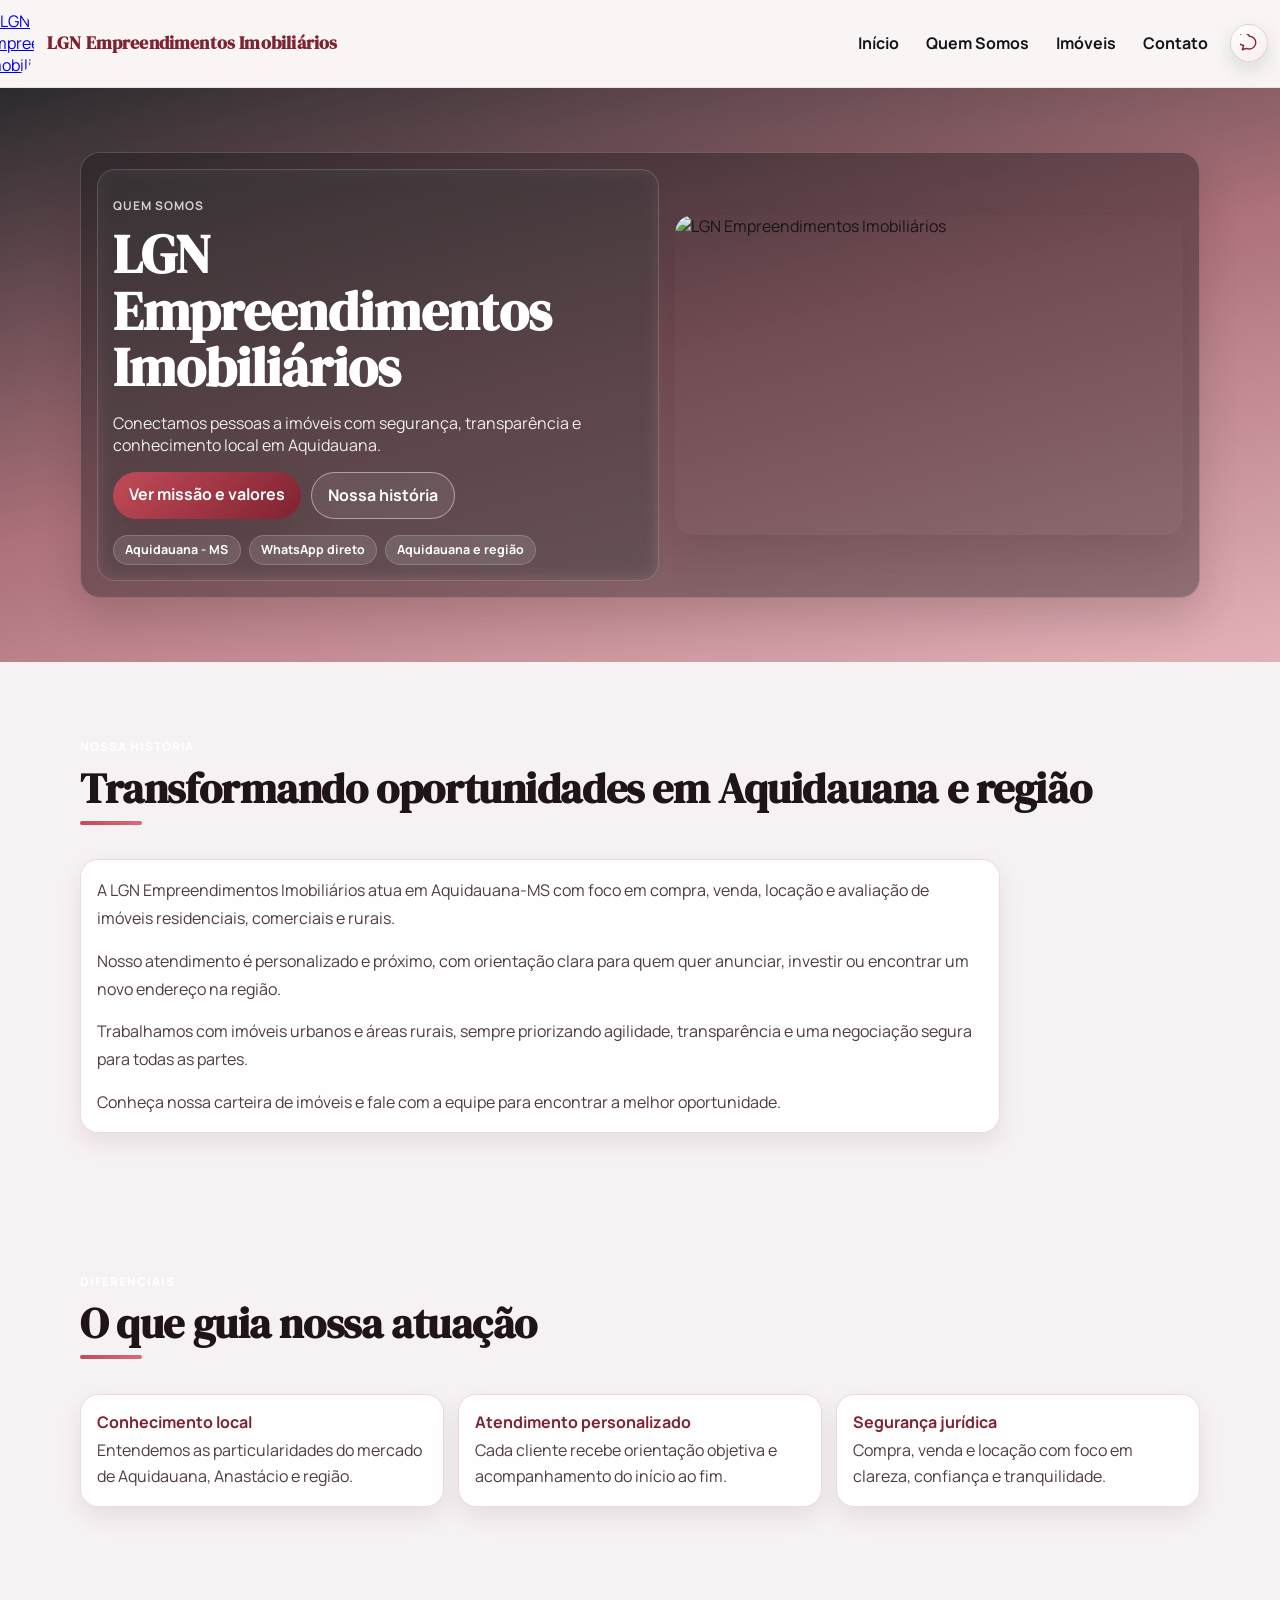
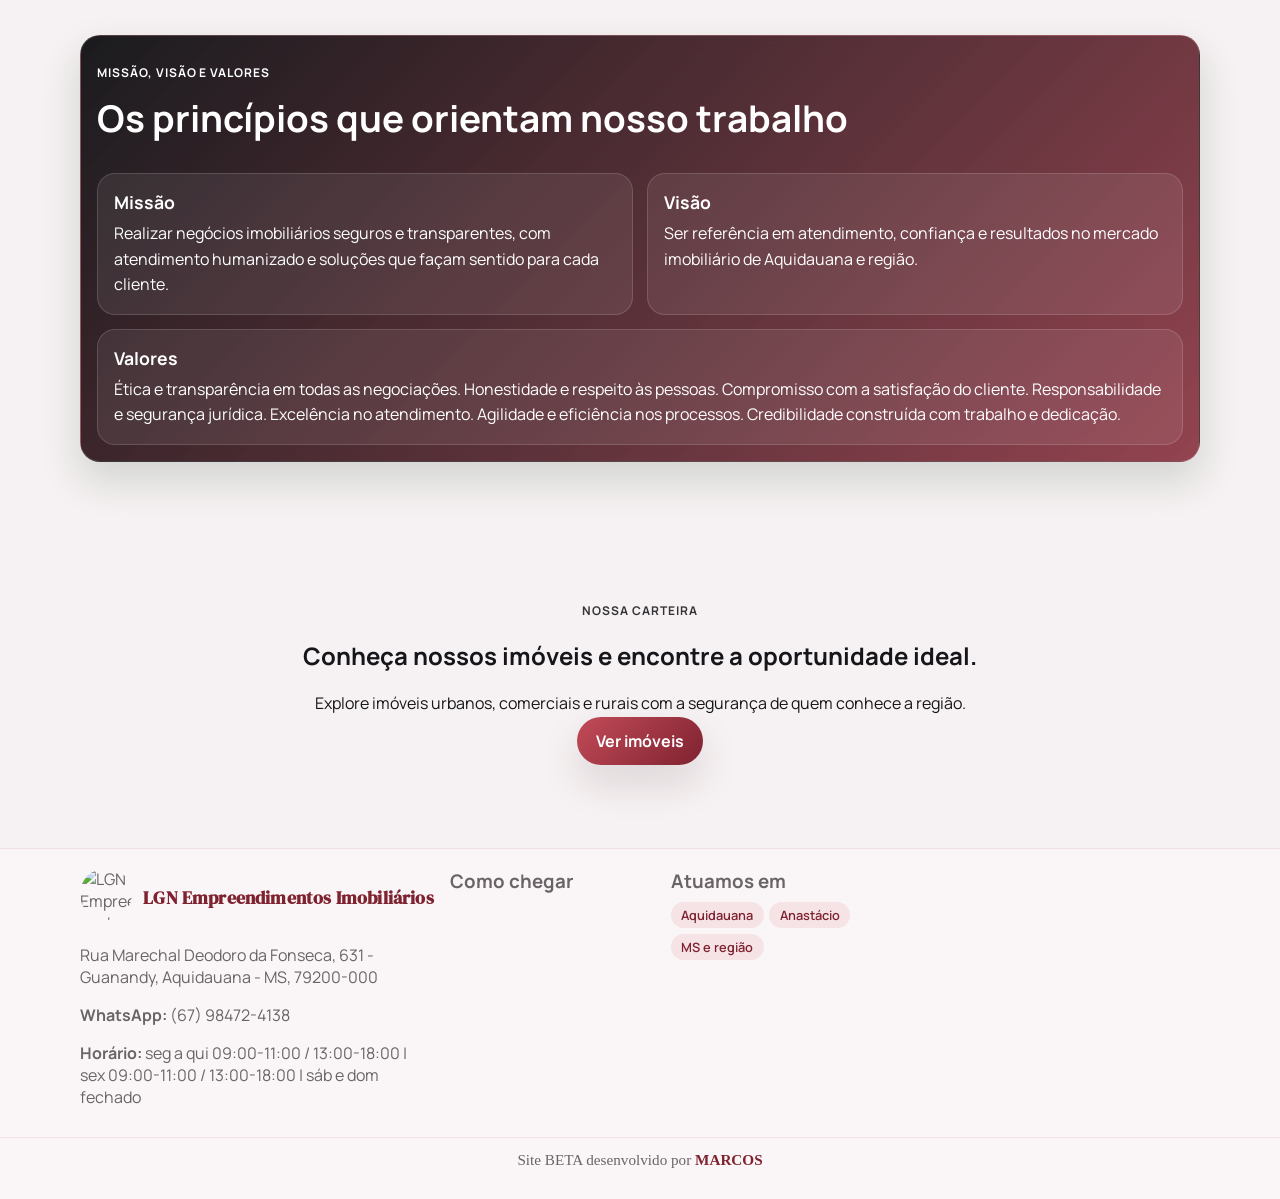
==== about.html @ ac06f8e3 "Add files via upload" ====
<!DOCTYPE html>
<html lang="pt-BR">
<head>
  <meta charset="UTF-8" />
  <meta name="viewport" content="width=device-width, initial-scale=1.0" />
  <title>Quem Somos | LGN Empreendimentos Imobiliários</title>
  <meta name="description" content="Conheça a LGN Empreendimentos Imobiliários, em Aquidauana - MS, com foco em venda, locação e avaliação de imóveis." />
  <link rel="preconnect" href="https://fonts.googleapis.com" />
  <link rel="preconnect" href="https://fonts.gstatic.com" crossorigin />
  <link href="https://fonts.googleapis.com/css2?family=DM+Serif+Display&family=Manrope:wght@400;500;600;700;800&display=swap" rel="stylesheet" />
  <link rel="stylesheet" href="styles.css" />
  <link rel="canonical" href="about.html" />
  <meta property="og:title" content="Quem Somos | LGN Empreendimentos Imobiliários" />
  <meta property="og:description" content="Conheça a LGN Empreendimentos Imobiliários, em Aquidauana - MS." />
  <meta property="og:type" content="website" />
  <meta property="og:url" content="about.html" />
  <meta name="twitter:card" content="summary_large_image" />
</head>
<body>
  <div id="site-header"></div>

  <main>
    <section class="section about-hero reveal reveal-fade dark-section about-hero-bg" id="sobre">
      <div class="container about-hero-wrap">
        <div class="about-hero-copy">
          <p class="eyebrow">Quem Somos</p>
          <h1>LGN Empreendimentos Imobiliários</h1>
          <p>
            Conectamos pessoas a imóveis com segurança, transparência e conhecimento local em Aquidauana.
          </p>
          <div class="about-hero-actions">
            <a class="btn btn-primary" href="#missao-visao-valores">Ver missão e valores</a>
            <a class="btn btn-ghost" href="#nossa-historia">Nossa história</a>
          </div>
          <div class="about-hero-pills">
            <span>Aquidauana - MS</span>
            <span>WhatsApp direto</span>
            <span>Aquidauana e região</span>
          </div>
        </div>
        <div class="about-hero-card">
          <img class="institutional-img" src="https://lh3.googleusercontent.com/gps-cs-s/AHRPTWkrC1L_rtv1sZEhVbT41xYnBIV2St6dffuMfY0mm47e6-LF36y900bGRQmuKaFwAV652DSpmV0YTU7Krqm2HdwhOfaKgJXGZdvGfH6e7ny9ldGSsk__QXy6j0tIJENsxanL9JdtzPellrmc=s680-w680-h510-rw" alt="LGN Empreendimentos Imobiliários" loading="lazy" />
        </div>
      </div>
    </section>

    <section class="section reveal reveal-fade" id="nossa-historia">
      <div class="container">
        <div class="section-title-wrap">
          <p class="eyebrow">Nossa história</p>
          <h2>Transformando oportunidades em Aquidauana e região</h2>
        </div>
        <div class="about-story">
          <p>A LGN Empreendimentos Imobiliários atua em Aquidauana-MS com foco em compra, venda, locação e avaliação de imóveis residenciais, comerciais e rurais.</p>
          <p>Nosso atendimento é personalizado e próximo, com orientação clara para quem quer anunciar, investir ou encontrar um novo endereço na região.</p>
          <p>Trabalhamos com imóveis urbanos e áreas rurais, sempre priorizando agilidade, transparência e uma negociação segura para todas as partes.</p>
          <p>Conheça nossa carteira de imóveis e fale com a equipe para encontrar a melhor oportunidade.</p>
        </div>
      </div>
    </section>

    <section class="section reveal reveal-fade" id="trajetoria">
      <div class="container">
        <div class="section-title-wrap">
          <p class="eyebrow">Diferenciais</p>
          <h2>O que guia nossa atuação</h2>
        </div>
        <div class="about-diff-grid">
          <article class="about-diff-card">
            <strong>Conhecimento local</strong>
            <p>Entendemos as particularidades do mercado de Aquidauana, Anastácio e região.</p>
          </article>
          <article class="about-diff-card">
            <strong>Atendimento personalizado</strong>
            <p>Cada cliente recebe orientação objetiva e acompanhamento do início ao fim.</p>
          </article>
          <article class="about-diff-card">
            <strong>Segurança jurídica</strong>
            <p>Compra, venda e locação com foco em clareza, confiança e tranquilidade.</p>
          </article>
        </div>
      </div>
    </section>

    <section class="section reveal reveal-fade dark-section" id="missao-visao-valores">
      <div class="container">
        <div class="section-title-wrap">
            <p class="eyebrow">Missão, Visão e Valores</p>
          <h2>Os princípios que orientam nosso trabalho</h2>
        </div>
        <div class="mvv-grid">
          <article class="mvv-card">
            <h3>Missão</h3>
            <p>Realizar negócios imobiliários seguros e transparentes, com atendimento humanizado e soluções que façam sentido para cada cliente.</p>
          </article>
          <article class="mvv-card">
            <h3>Visão</h3>
            <p>Ser referência em atendimento, confiança e resultados no mercado imobiliário de Aquidauana e região.</p>
          </article>
          <article class="mvv-card mvv-card-wide">
            <h3>Valores</h3>
            <p>Ética e transparência em todas as negociações. Honestidade e respeito às pessoas. Compromisso com a satisfação do cliente. Responsabilidade e segurança jurídica. Excelência no atendimento. Agilidade e eficiência nos processos. Credibilidade construída com trabalho e dedicação.</p>
          </article>
        </div>
      </div>
    </section>

    <section class="section reveal reveal-fade" id="cta-sobre">
      <div class="container cta-box about-cta-box">
        <div class="cta-content">
          <p class="eyebrow">Nossa carteira</p>
          <h2>Conheça nossos imóveis e encontre a oportunidade ideal.</h2>
          <p>Explore imóveis urbanos, comerciais e rurais com a segurança de quem conhece a região.</p>
          <a class="btn btn-primary" href="index.html#imoveis">Ver imóveis</a>
        </div>
      </div>
    </section>
  </main>

  <div id="site-footer"></div>
  <script src="components.js" defer></script>
  <script>
    window.addEventListener("DOMContentLoaded", () => {
      document.querySelectorAll(".reveal").forEach((el) => el.classList.add("show"));
    });
  </script>
</body>
</html>
---- styles.css ----
:root {
  --surface: #ffffff;
  --text: #16161a;
  --muted: #6a6468;
  --primary: #c24b58;
  --primary-deep: #7f2230;
  --primary-light: #f7eaec;
  --line: #ecd7da;
  --radius: 18px;
  --shadow: 0 18px 40px rgba(42, 18, 22, 0.12);
  --shadow-hover: 0 24px 56px rgba(42, 18, 22, 0.2);
  --gold: #d96b78;
}
* { box-sizing: border-box; }
html { overflow-x: hidden; }
body {
  margin: 0;
  font-family: "Manrope", sans-serif;
  color: var(--text);
  background: #f6f1f2;
}
.container { width: min(1120px, 92%); margin: 0 auto; }

.topbar {
  position: sticky; top: 0; z-index: 30;
  backdrop-filter: blur(16px);
  background: rgba(252, 246, 247, 0.68);
  border-bottom: 1px solid rgba(236, 215, 218, 0.72);
}
.topbar .container {
  width: min(1120px, 92%);
  margin: 0 auto;
  padding-left: .25rem;
  padding-right: 0;
}
.topbar-wrap { display: flex; align-items: center; gap: 0.8rem; padding: 0.65rem 0; }
.brand { max-width: 148px; height: auto; }
.brand-link .brand { max-width: 50px; border-radius: 999px; object-fit: cover; aspect-ratio: 1; }
.brand-wordmark {
  font-family: "DM Serif Display", serif;
  font-size: 1.1rem;
  font-weight: 700;
  color: var(--primary-deep);
  letter-spacing: .01em;
  white-space: nowrap;
}
.footer-brand-row { display: flex; align-items: center; gap: .7rem; }
.desktop-only { display: none; }
.menu-toggle { display: none; border: 0; border-radius: 10px; background: rgba(255,255,255,.7); font-size: 1.25rem; padding: .35rem .6rem; }
.main-nav { display: flex; gap: 0.6rem; margin-left: auto; }
.main-nav a { text-decoration: none; color: var(--text); font-weight: 700; padding: .4rem .55rem; border-radius: 10px; transition: background .3s, color .3s; }
.main-nav a:hover { background: rgba(255,255,255,.6); color: var(--primary-deep); }
.social-mini { display: flex; gap: .5rem; margin-left: .4rem; }
.icon-btn {
  width: 38px; height: 38px; display: inline-flex; align-items: center; justify-content: center;
  border-radius: 999px; text-decoration: none; font-size: .74rem; font-weight: 800;
  border: 1px solid rgba(42,18,22,.14);
  background: linear-gradient(145deg, rgba(255,255,255,.92), rgba(247,234,236,.9));
  color: var(--primary-deep); box-shadow: 0 8px 20px rgba(15,70,44,.15);
  transition: transform .3s ease, box-shadow .3s ease;
}
.icon-btn:hover { transform: translateY(-3px) scale(1.04); box-shadow: 0 12px 28px rgba(15,70,44,.22); }
.icon-btn svg { width: 18px; height: 18px; fill: none; stroke: currentColor; stroke-width: 1.8; stroke-linecap: round; stroke-linejoin: round; }

.hero { position: relative; min-height: 82svh; display: grid; align-items: center; overflow: hidden; background: transparent; }
.hero-media {
  position: absolute; inset: 0; z-index: 0;
  background:
    url("https://i.postimg.cc/sXMSBmS1/Chat-GPT-Image-14-de-jul-de-2026-16-27-10.png") center/cover no-repeat;
  transform: scale(1.03);
}
.hero-picture {
  position: absolute; inset: 0; z-index: 0;
  display: block;
}
.hero-picture img {
  width: 100%; height: 100%; display: block; object-fit: cover; transform: scale(1.03);
}
.hero.parallax { background-position: center center; }
.hero-overlay { position: absolute; inset: 0; z-index: 1; background: linear-gradient(135deg, rgba(14,15,18,.45) 0%, rgba(14,15,18,.18) 60%, rgba(14,15,18,.08) 100%); }
.hero-content { position: relative; z-index: 2; color: #fff; padding: 2.4rem 0 2rem; }
.hero-content .container {
  width: 100%;
  max-width: none;
  margin-left: 0;
  margin-right: 0;
  padding-left: .25rem;
  padding-right: 1rem;
}
.hero-grid { display: grid; gap: 1rem; align-items: start; }
.hero-copy { max-width: 640px; }
.hero-copy > .hero-search-card { margin-top: 1.15rem; margin-left: 0; }
.hero-copy h1 { font-family: "DM Serif Display", serif; font-size: clamp(2rem, 7vw, 4rem); line-height: 1.03; margin: .3rem 0 .8rem; max-width: 18ch; opacity: 0; animation: fadeUp .8s .3s forwards; }
.hero-gradient-text {
  background: linear-gradient(90deg, #7f2230 0%, #c24b58 48%, #e08a93 100%);
  -webkit-background-clip: text;
  background-clip: text;
  color: transparent;
}
.hero-copy p { max-width: 52ch; opacity: 0; animation: fadeUp .8s .5s forwards; }
@keyframes fadeUp { to { opacity: 1; transform: translateY(0); } }
.word-highlight { color: var(--gold); font-weight: 700; transition: opacity .25s ease; display: inline-block; min-width: 3ch; }
.eyebrow { text-transform: uppercase; letter-spacing: .08em; font-size: .75rem; font-weight: 700; opacity: .86; }
.hero-actions { display: flex; flex-wrap: wrap; gap: .7rem; margin-top: 1.2rem; }
.hero-actions .btn { padding: .55rem .9rem; font-size: .82rem; line-height: 1.1; white-space: nowrap; }
.hero-support {
  margin: .8rem 0 0;
  color: rgba(255,255,255,.9);
  font-size: .92rem;
  font-weight: 600;
  opacity: 1;
}

.hero-search-card {
  background: rgba(255,255,255,.56);
  color: var(--text);
  border: 1px solid rgba(236,215,218,.72);
  border-radius: 10px;
  box-shadow: 0 18px 40px rgba(42,18,22,.12);
  overflow: hidden;
}
.hero-search-card { padding-top: 0; }
.hero-search-grid { display: grid; grid-template-columns: repeat(2, minmax(0, 1fr)); }
.hero-field {
  position: relative;
  display: grid;
  gap: .35rem;
  padding: .85rem 1rem .9rem 3rem;
  border-right: 1px solid rgba(236,215,218,.5);
  border-bottom: 1px solid rgba(236,215,218,.5);
  font-size: .7rem;
  font-weight: 800;
  text-transform: uppercase;
  color: var(--primary-deep);
  background: rgba(255,255,255,.12);
}
.hero-field:nth-child(2n) { border-right: 0; }
.hero-field-full { grid-column: 1 / -1; }
.field-icon {
  position: absolute;
  left: 1rem;
  top: 1.2rem;
  width: 1.25rem;
  height: 1.25rem;
  display: inline-flex;
  align-items: center;
  justify-content: center;
  color: var(--primary);
  opacity: .95;
}
.field-icon svg {
  width: 1.05rem;
  height: 1.05rem;
  fill: none;
  stroke: currentColor;
  stroke-width: 1.8;
  stroke-linecap: round;
  stroke-linejoin: round;
}
.hero-field input,
.hero-field select {
  width: 100%;
  border: 0;
  border-radius: 0;
  padding: 0;
  background: transparent;
  box-shadow: none;
  font-size: .96rem;
  font-weight: 600;
  color: var(--text);
  min-height: 1.6em;
}
.hero-field input::placeholder {
  color: #8b8b94;
  opacity: 1;
}
.hero-field select {
  appearance: none;
  background-image: linear-gradient(45deg, transparent 50%, #a9a9b1 50%), linear-gradient(135deg, #a9a9b1 50%, transparent 50%);
  background-position: calc(100% - 14px) calc(50% - 2px), calc(100% - 9px) calc(50% - 2px);
  background-size: 5px 5px, 5px 5px;
  background-repeat: no-repeat;
  padding-right: 1.5rem;
}
.hero-field input:focus,
.hero-field select:focus {
  outline: none;
  box-shadow: none;
  transform: none;
}
.hero-field select { appearance: none; }
.hero-field option { color: var(--text); }
.hero-field select.is-placeholder {
  color: #8b8b94;
}
.hero-field select.is-placeholder option {
  color: var(--text);
}
.hero-field select.is-placeholder option:first-child {
  color: #8b8b94;
}
.hero-search-actions {
  display: flex;
  justify-content: flex-end;
  gap: .6rem;
  padding: 1rem;
  background: rgba(250,247,248,.42);
}
.hero-search-submit {
  position: absolute;
  top: .45rem;
  right: .65rem;
  width: 40px;
  height: 40px;
  min-height: 40px;
  margin: 0;
  z-index: 2;
}
.hero-search-btn-icon {
  min-width: 0;
  width: 56px;
  height: 56px;
  padding: 0;
  display: inline-flex;
  align-items: center;
  justify-content: center;
}
.hero-search-btn-icon svg {
  width: 22px;
  height: 22px;
  fill: none;
  stroke: currentColor;
  stroke-width: 2.2;
  stroke-linecap: round;
  stroke-linejoin: round;
}
.hero-search-actions .btn { min-width: 160px; }
.hero-search-preview {
  padding: .35rem 1rem .15rem;
  font-size: .82rem;
  font-weight: 700;
  color: var(--primary-deep);
}
.hero-showcase {
  display: grid;
  gap: .75rem;
  justify-self: end;
  width: min(100%, 648px);
  margin-top: 0;
}
.hero-showcase-card,
.hero-showcase-thumb {
  position: relative;
  overflow: hidden;
  border-radius: 20px;
  background: rgba(255,255,255,.95);
  border: 1px solid rgba(236,215,218,.75);
  box-shadow: 0 18px 40px rgba(42,18,22,.16);
}
.hero-showcase-card {
  min-height: 520px;
}
.hero-showcase-card .showcase-image {
  position: absolute;
  inset: 0;
  width: 100%;
  height: 100%;
  object-fit: cover;
}
.hero-showcase-badge,
.hero-showcase-action {
  position: absolute;
  z-index: 2;
}
.hero-showcase-badge {
  top: 16px;
  left: 16px;
  background: rgba(255,255,255,.95);
  color: var(--primary-deep);
  border-radius: 999px;
  padding: .42rem .75rem;
  font-size: .75rem;
  font-weight: 800;
  box-shadow: 0 8px 18px rgba(42,18,22,.12);
}
.hero-showcase-action {
  top: 16px;
  right: 16px;
  display: flex;
  gap: .45rem;
}
.hero-showcase-icon {
  width: 40px;
  height: 40px;
  border-radius: 999px;
  background: rgba(255,255,255,.96);
  display: inline-flex;
  align-items: center;
  justify-content: center;
  box-shadow: 0 8px 18px rgba(42,18,22,.12);
  color: var(--primary-deep);
}
.hero-showcase-map-link {
  text-decoration: none;
}
.hero-showcase-map-link:hover {
  transform: translateY(-1px);
}
.hero-showcase-icon svg,
.hero-showcase-city-icon svg {
  fill: none;
  stroke: currentColor;
  stroke-width: 1.8;
  stroke-linecap: round;
  stroke-linejoin: round;
}
.hero-showcase-icon svg { width: 18px; height: 18px; }
.hero-showcase-panel {
  position: absolute;
  left: 0;
  right: 0;
  bottom: 0;
  z-index: 2;
  background: rgba(255,255,255,.96);
  padding: 1rem 1rem .95rem;
  border-top: 1px solid rgba(236,215,218,.75);
}
.hero-showcase-city {
  display: inline-flex;
  align-items: center;
  gap: .35rem;
  color: var(--muted);
  font-size: .82rem;
  font-weight: 700;
  margin-bottom: .25rem;
}
.hero-showcase-city > span:last-child {
  background: linear-gradient(90deg, #7f2230 0%, #c24b58 48%, #e08a93 100%);
  -webkit-background-clip: text;
  background-clip: text;
  color: transparent;
}
.hero-showcase-city-icon { width: 14px; height: 14px; display: inline-flex; }
.hero-showcase-city-icon svg { width: 14px; height: 14px; }
.hero-showcase-title {
  margin: 0;
  font-size: clamp(1.1rem, 2vw, 1.45rem);
  line-height: 1.2;
  font-weight: 800;
  color: var(--text);
}
.hero-showcase-meta {
  margin-top: .55rem;
  padding-top: .55rem;
  border-top: 1px solid rgba(236,215,218,.8);
  display: flex;
  justify-content: space-between;
  gap: .75rem;
  align-items: end;
  color: var(--muted);
  font-size: .9rem;
}
.hero-showcase-price {
  font-size: 1.05rem;
  font-weight: 800;
  color: #2990f0;
  white-space: nowrap;
}
.hero-showcase-strip {
  display: grid;
  grid-template-columns: repeat(3, minmax(0, 1fr));
  gap: .75rem;
}
.hero-showcase-thumb {
  min-height: 120px;
  cursor: pointer;
  padding: 0;
  text-align: left;
}
.hero-showcase-thumb img {
  width: 100%;
  height: 100%;
  object-fit: cover;
  display: block;
}
.hero-showcase-thumb.active {
  outline: 2px solid rgba(194,75,88,.45);
  transform: translateY(-2px);
}
.hero-showcase-thumb-label {
  position: absolute;
  left: 10px;
  bottom: 10px;
  background: rgba(14,15,18,.76);
  color: #fff;
  border-radius: 999px;
  padding: .25rem .55rem;
  font-size: .68rem;
  font-weight: 800;
}
.hero-more-filters {
  position: relative;
  border-top: 1px solid rgba(236,215,218,.55);
  background: rgba(255,255,255,.2);
}
.hero-more-filters summary {
  list-style: none;
  cursor: pointer;
  padding: .85rem 1rem;
  padding-right: 4rem;
  display: flex;
  align-items: center;
  justify-content: flex-start;
  gap: .35rem;
  font-size: .78rem;
  font-weight: 800;
  text-transform: uppercase;
  color: var(--primary-deep);
}
.hero-more-filters summary::-webkit-details-marker { display: none; }
.hero-more-filters-label {
  flex: 0 0 auto;
}
.hero-more-filters-caret {
  color: #a9a9b1;
  font-size: 1rem;
  line-height: 1;
  margin-left: 5.35rem;
  transform: translateY(-1px);
}
.hero-more-filters[open] .hero-more-filters-caret { transform: translateY(1px) rotate(180deg); }
.hero-more-grid {
  display: grid;
  gap: 0;
  grid-template-columns: repeat(2, minmax(0, 1fr));
}
.active-filter-chips {
  display: flex;
  flex-wrap: wrap;
  gap: .5rem;
  padding: 0 1rem 1rem;
}
.filter-chip {
  display: inline-flex;
  align-items: center;
  gap: .4rem;
  border: 1px solid rgba(194,75,88,.2);
  background: rgba(194,75,88,.08);
  color: var(--primary-deep);
  border-radius: 999px;
  padding: .42rem .7rem;
  font-size: .74rem;
  font-weight: 700;
  cursor: pointer;
}
.filter-chip span { font-size: .9rem; line-height: 1; }
.filter-chip.clear-all {
  background: rgba(127,34,48,.12);
  border-color: rgba(127,34,48,.2);
}

.hero-search { margin-top: 1.5rem; max-width: 620px; opacity: 0; animation: fadeUp .8s .7s forwards; }
.hero-search-pills { display: flex; gap: .4rem; margin-bottom: .5rem; }
.hero-search-pills .pill {
  border: 1px solid rgba(255,255,255,.4); background: rgba(255,255,255,.12);
  color: #fff; border-radius: 999px; padding: .3rem .85rem; font-size: .8rem; font-weight: 700;
  cursor: pointer; transition: background .3s, border-color .3s;
}
.hero-search-pills .pill.active { background: rgba(255,255,255,.25); border-color: #fff; }
.hero-search-pills .pill:hover { background: rgba(255,255,255,.2); }
.hero-search-row { display: flex; gap: .5rem; margin-bottom: .5rem; }
.hero-search-row input {
  flex: 1; padding: .7rem 1rem; border: 1px solid rgba(255,255,255,.35);
  border-radius: 999px; font: inherit; font-size: .9rem;
  background: rgba(255,255,255,.88); backdrop-filter: blur(4px);
  transition: border-color .3s, box-shadow .3s;
}
.hero-search-row input:focus { outline: none; border-color: #fff; box-shadow: 0 0 0 3px rgba(255,255,255,.2); background: #fff; }
.hero-filters { display: flex; gap: .5rem; flex-wrap: wrap; }
.hero-filters select {
  flex: 1; min-width: 0; padding: .6rem .85rem; border: 1px solid rgba(255,255,255,.35);
  border-radius: 999px; font: inherit; font-size: .82rem;
  background: rgba(255,255,255,.88); backdrop-filter: blur(4px); color: #14281d;
  transition: border-color .3s, box-shadow .3s; cursor: pointer;
}
.hero-filters select:focus { outline: none; border-color: #fff; box-shadow: 0 0 0 3px rgba(255,255,255,.2); background: #fff; }
.hero-filters .btn { padding: .6rem 1.2rem; font-size: .85rem; white-space: nowrap; }
.mobile-filter-trigger { display: none; margin-top: 1rem; width: 100%; max-width: 240px; }

.trust-strip { margin: .85rem 0 1rem; }
.trust-strip .container {
  background: linear-gradient(135deg, rgba(14,15,18,.96), rgba(127,34,48,.86));
  border: 1px solid rgba(255,255,255,.14);
  border-radius: 18px;
  padding: .9rem;
  box-shadow: 0 16px 34px rgba(18,53,36,.16);
}
.trust-strip-inner {
  display: grid;
  gap: .6rem;
  grid-template-columns: repeat(2, minmax(0, 1fr));
}
.trust-item {
  background: rgba(255,255,255,.08);
  border: 1px solid rgba(255,255,255,.12);
  border-radius: 14px;
  padding: .8rem .9rem;
  color: #fff;
  text-align: center;
  display: grid;
  gap: .18rem;
  align-content: center;
}
.trust-item span {
  color: rgba(255,255,255,.82);
  text-transform: uppercase;
  letter-spacing: .06em;
  font-size: .68rem;
  font-weight: 800;
}
.trust-item strong {
  color: #fff;
  font-size: .92rem;
  font-weight: 800;
  line-height: 1.25;
}
.trust-stars {
  letter-spacing: .16em;
  color: #ffd66b;
}

.category-grid {
  display: grid;
  gap: .75rem;
  grid-template-columns: repeat(2, minmax(0, 1fr));
}
.category-card {
  border: 1px solid rgba(255,255,255,.16);
  background: linear-gradient(180deg, rgba(14,15,18,.1), rgba(14,15,18,.78));
  border-radius: 18px;
  padding: 0;
  text-align: left;
  cursor: pointer;
  min-height: 180px;
  overflow: hidden;
  position: relative;
  box-shadow: 0 8px 20px rgba(18,53,36,.12);
  transition: transform .25s ease, box-shadow .25s ease, border-color .25s ease;
}
.category-card strong { display: block; color: #fff; font-family: "DM Serif Display", serif; font-size: 1.7rem; line-height: 1.02; margin: .2rem 0 0; text-shadow: 0 2px 8px rgba(0,0,0,.35); }
.category-card .category-label { display: block; color: rgba(255,255,255,.92); text-transform: uppercase; letter-spacing: .08em; font-size: .7rem; font-weight: 800; }
.category-card .category-subtitle { display: block; color: #fff; font-size: .92rem; margin-top: .35rem; font-weight: 700; text-shadow: 0 1px 4px rgba(0,0,0,.35); }
.category-card:hover { transform: translateY(-3px); box-shadow: 0 14px 28px rgba(18,53,36,.18); border-color: rgba(255,255,255,.25); }
.category-card-photo::before {
  content: "";
  position: absolute;
  inset: 0;
  background: linear-gradient(180deg, rgba(14,15,18,.08) 0%, rgba(14,15,18,.4) 38%, rgba(14,15,18,.94) 100%);
}
.category-card-photo .category-label,
.category-card-photo strong {
  position: relative;
  z-index: 1;
}
.category-card-photo {
  background-size: cover;
  background-position: center;
  background-repeat: no-repeat;
}
.category-card-photo .category-label { margin-bottom: .25rem; }
.category-card-photo strong { font-family: "DM Serif Display", serif; font-size: 1.45rem; line-height: 1.1; }
.category-casa { background-image: url("https://i.pinimg.com/736x/5c/d6/c2/5cd6c2c94ec5fea24c58d789e2caeb55.jpg"); }
.category-terreno { background-image: url("https://i.pinimg.com/736x/bc/a1/a3/bca1a30cfd12dca338c772ac5693ec04.jpg"); }
.category-chacara { background-image: url("https://i.pinimg.com/1200x/ca/75/e8/ca75e8ab58f795749b42621e2d725d0f.jpg"); }
.category-fazenda { background-image: url("https://i.pinimg.com/736x/b7/75/1b/b7751b2fcc5ad1d976462de91cc25b2f.jpg"); }
.category-comercial { background-image: url("https://i.pinimg.com/1200x/64/9d/84/649d847e7a64f60f59d7b28cbc1e8cad.jpg"); }
.category-card.active {
  border-color: rgba(31,138,85,.5);
  box-shadow: 0 14px 30px rgba(31,138,85,.14);
  transform: translateY(-2px);
}

.mobile-filter-backdrop {
  position: fixed; inset: 0; z-index: 70;
  background: rgba(10, 25, 16, .5);
  opacity: 0; visibility: hidden; transition: opacity .25s ease, visibility .25s ease;
}
.mobile-filter-backdrop.open { opacity: 1; visibility: visible; }
.mobile-filter-sheet {
  position: fixed; left: 0; right: 0; bottom: 0; z-index: 71;
  background: rgba(248, 252, 249, .98);
  border-radius: 22px 22px 0 0;
  box-shadow: 0 -12px 40px rgba(0,0,0,.18);
  transform: translateY(100%);
  transition: transform .28s ease;
  padding: 1rem 1rem calc(1rem + env(safe-area-inset-bottom));
  max-height: 88vh;
  overflow: auto;
}
.mobile-filter-sheet.open { transform: translateY(0); }
.mobile-filter-header {
  display: flex; align-items: start; justify-content: space-between; gap: .8rem;
  margin-bottom: .9rem;
}
.mobile-filter-header h3 { margin: .1rem 0 0; font-size: 1.15rem; }
.mobile-filter-close {
  width: 42px; height: 42px; border: 0; border-radius: 999px; cursor: pointer;
  background: #eaf4ee; color: var(--primary-deep); font-size: 1.7rem; font-weight: 900;
}
.mobile-filter-grid { display: grid; gap: .75rem; }
.mobile-filter-grid label { display: grid; gap: .3rem; font-size: .86rem; font-weight: 700; color: var(--primary-deep); }
.mobile-filter-apply { width: 100%; margin-top: 1rem; }

.btn {
  border: 0; text-decoration: none; border-radius: 999px; padding: .8rem 1.2rem;
  font-weight: 700; cursor: pointer;
  transition: transform .3s cubic-bezier(.34,1.56,.64,1), box-shadow .3s ease;
}
.btn:hover { transform: translateY(-3px); box-shadow: 0 12px 28px rgba(18,53,36,.18); }
.btn:active { transform: translateY(-1px); }
.btn-primary { color: #fff; background: linear-gradient(135deg, var(--primary), var(--primary-deep)); box-shadow: var(--shadow); }
.btn-ghost { color: #fff; border: 1px solid rgba(255,255,255,.45); background: rgba(255,255,255,.08); }
.btn-outline { color: var(--primary-deep); border: 1.5px solid var(--primary-deep); background: transparent; font-size: .82rem; padding: .55rem .9rem; }
.btn-outline:hover { background: rgba(194,75,88,.08); }
.card-actions { display: flex; flex-wrap: wrap; gap: .45rem; margin-top: .7rem; }
.card-actions .btn { font-size: .82rem; padding: .55rem .9rem; }
.price-line { font-weight: 700; color: var(--primary-deep); }
.btn-secondary { color: var(--primary-deep); border: 1.5px solid var(--primary-deep); background: transparent; }
.btn-secondary:hover { background: rgba(194,75,88,.08); }

.section { padding: 4rem 0; }
.search-section .container, .institutional .container, .contact .container, #avaliacoes .container, #destaques .container, .detail-wrap {
  background: rgba(255,255,255,.82);
  backdrop-filter: blur(14px);
  -webkit-backdrop-filter: blur(14px);
  border: 1px solid rgba(236,215,218,.75);
  border-radius: 20px;
  padding: 1rem;
  overflow: hidden;
}
.dark-section .container {
  background: linear-gradient(135deg, rgba(14,15,18,.95), rgba(127,34,48,.84));
  backdrop-filter: blur(14px);
  -webkit-backdrop-filter: blur(14px);
  border: 1px solid rgba(255,255,255,.12);
  border-radius: 20px;
  padding: 1rem;
  overflow: hidden;
  box-shadow: 0 18px 40px rgba(18,53,36,.16);
}
.dark-section .section-title-wrap .eyebrow,
.dark-section .section-title-wrap h2,
.dark-section .section-title-wrap p {
  color: #fff;
  opacity: 1;
}
.dark-section h1 { color: #fff; }
.dark-section p,
.dark-section li {
  color: rgba(255,255,255,.9);
}
.dark-section .section-title-wrap h2 { margin-top: .15rem; }
.section-title-wrap h2, .institutional h2, .contact h2 { font-size: clamp(1.6rem, 4vw, 2.3rem); margin-top: .2rem; }
.dark-section .badge-grid article,
.dark-section .mvv-card {
  background: rgba(255,255,255,.08);
  border-color: rgba(255,255,255,.14);
  color: #fff;
}
.dark-section .badge-grid strong,
.dark-section .mvv-card h3,
.dark-section .mvv-card p,
.dark-section .badge-grid span {
  color: #fff;
}
.dark-section .badge-grid article:hover,
.dark-section .mvv-card:hover { box-shadow: 0 10px 28px rgba(0,0,0,.16); }
.search-grid { display: grid; grid-template-columns: 1fr; gap: .8rem; margin-top: 1rem; }
label span { display: block; font-size: .83rem; margin-bottom: .28rem; color: var(--muted); font-weight: 700; }
input, select, textarea {
  width: 100%; border-radius: 14px; border: 1px solid var(--line); background: #fff;
  padding: .82rem .9rem; font: inherit; color: var(--text);
  transition: transform .3s ease, box-shadow .3s ease, border-color .3s ease;
}
input:focus, select:focus, textarea:focus {
  outline: none; border-color: var(--primary);
  transform: translateY(-1px) scale(1.01);
  box-shadow: 0 8px 24px rgba(17,99,59,.16);
}
select {
  appearance: none;
  background-image: url("data:image/svg+xml,%3Csvg xmlns='http://www.w3.org/2000/svg' width='12' height='8'%3E%3Cpath d='M1 1l5 5 5-5' fill='none' stroke='%234b6958' stroke-width='1.5' stroke-linecap='round'/%3E%3C/svg%3E");
  background-repeat: no-repeat; background-position: right .9rem center; background-size: 12px;
  cursor: pointer;
}
.cards { display: grid; grid-template-columns: 1fr; gap: 1rem; content-visibility: auto; }
.stats { margin: 1rem 0 .4rem; color: var(--muted); font-weight: 600; }
.card {
  background: var(--surface); border: 1px solid var(--line); border-radius: var(--radius);
  overflow: hidden; box-shadow: var(--shadow);
  transition: transform .4s cubic-bezier(.34,1.56,.64,1), box-shadow .4s ease;
}
.card:hover { transform: translateY(-6px); box-shadow: var(--shadow-hover); }
.thumb-wrap { height: 180px; overflow: hidden; position: relative; }
.thumb-wrap img { width: 100%; height: 100%; object-fit: cover; transition: transform .6s cubic-bezier(.25,.46,.45,.94); }
.card:hover .thumb-wrap img { transform: scale(1.08); }
.card-purpose {
  position: absolute;
  left: 12px;
  top: 12px;
  z-index: 2;
  background: rgba(14,15,18,.78);
  color: #fff;
  padding: .32rem .65rem;
  border-radius: 999px;
  font-size: .7rem;
  font-weight: 800;
  letter-spacing: .02em;
  text-transform: uppercase;
  backdrop-filter: blur(6px);
}
.card-body { padding: 1rem; }
.meta { display: flex; flex-wrap: wrap; gap: .4rem; margin-bottom: .6rem; }
.tag { font-size: .72rem; border-radius: 999px; padding: .28rem .58rem; background: var(--primary-light); color: var(--primary-deep); font-weight: 700; }
.card-type {
  margin: 0 .2rem .45rem;
  font-size: 1.18rem;
  line-height: 1.15;
  color: var(--text);
  font-weight: 800;
}
.card-location-row {
  display: grid;
  gap: .4rem;
  margin-bottom: .55rem;
}
.card-location {
  display: inline-flex;
  align-items: center;
  gap: .4rem;
  color: #5f4b4f;
  font-size: .9rem;
  font-weight: 600;
}
.card-location-icon {
  width: 18px;
  height: 18px;
  display: inline-flex;
  align-items: center;
  justify-content: center;
  color: var(--primary-deep);
  flex: 0 0 18px;
}
.card-location-icon svg {
  width: 18px;
  height: 18px;
  fill: none;
  stroke: currentColor;
  stroke-width: 1.8;
  stroke-linecap: round;
  stroke-linejoin: round;
}
.card p { margin: .2rem 0; color: #5f4b4f; font-size: .92rem; }
.feature-icons { display: flex; flex-wrap: wrap; gap: .4rem; margin: .5rem 0 .25rem; }
.feature-icon {
  position: relative;
  display: inline-flex;
  align-items: center;
  justify-content: center;
  width: 34px;
  height: 34px;
  border-radius: 999px;
  background: rgba(194,75,88,.08);
  border: 1px solid rgba(194,75,88,.14);
  color: var(--primary-deep);
  box-shadow: 0 4px 12px rgba(42,18,22,.06);
}
.feature-icon svg {
  width: 16px;
  height: 16px;
  fill: none;
  stroke: currentColor;
  stroke-width: 1.8;
  stroke-linecap: round;
  stroke-linejoin: round;
}
.feature-icon strong {
  position: absolute;
  right: -3px;
  bottom: -3px;
  min-width: 16px;
  height: 16px;
  padding: 0 4px;
  border-radius: 999px;
  background: var(--primary);
  color: #fff;
  font-size: .62rem;
  line-height: 16px;
  text-align: center;
  box-shadow: 0 4px 10px rgba(42,18,22,.16);
}
.price-line-rent { font-weight: 800; color: var(--primary-deep); }

.institutional-img { width: 100%; border-radius: var(--radius); margin-top: 1rem; box-shadow: var(--shadow); }
.badge-grid { display: grid; gap: .7rem; grid-template-columns: 1fr 1fr; }
.badge-grid article { background: #fff; border: 1px solid var(--line); border-radius: var(--radius); padding: 1rem; transition: transform .3s ease, box-shadow .3s ease; }
.badge-grid article:hover { transform: translateY(-2px); box-shadow: 0 8px 20px rgba(18,53,36,.1); }
.badge-grid strong { display: block; color: var(--primary-deep); font-size: 1.4rem; }
.contact-layout { display: grid; gap: 1.5rem; }
@media (min-width: 760px) {
  .contact-layout { grid-template-columns: 1.2fr .9fr; align-items: start; }
}
.contact ul { list-style: none; padding: 0; margin: 0; display: grid; gap: .55rem; }
.contact-form { background: #fff; border: 1px solid var(--line); border-radius: var(--radius); padding: 1rem; display: grid; gap: .75rem; }
.form-with-bg {
  background-size: cover; background-position: center; background-repeat: no-repeat; position: relative;
  border: 0; padding: 1.5rem; background-color: transparent;
}
.form-with-bg::before {
  content: ""; position: absolute; inset: 0; border-radius: var(--radius);
  background: rgba(255,255,255,.82); backdrop-filter: blur(8px);
  z-index: 0;
}
.form-with-bg > * { position: relative; z-index: 1; }
.contact-form label { display: grid; gap: .25rem; font-size: .85rem; font-weight: 600; color: var(--primary-deep); }
.contact-form input, .contact-form select, .contact-form textarea { padding: .65rem .75rem; border: 1px solid var(--line); border-radius: 12px; font: inherit; font-size: .92rem; transition: border-color .3s, box-shadow .3s; background: #fff; }
.contact-form input:focus, .contact-form select:focus, .contact-form textarea:focus { outline: none; border-color: var(--primary); box-shadow: 0 0 0 3px rgba(194,75,88,.15); }
.contact-form textarea { resize: vertical; min-height: 80px; }
.required { color: #dc3545; }
.opt { font-weight: 400; color: var(--muted); font-size: .78rem; }
.form-feedback { font-size: .85rem; margin: 0; min-height: 1.2em; }
.form-feedback.success { color: var(--primary); }
.form-feedback.error { color: #dc3545; }

.contact-proof { display: grid; gap: .75rem; align-content: start; }
.proof-card {
  background: #fff; border: 1px solid var(--line); border-radius: 16px;
  padding: 1rem 1.1rem; text-align: center;
  box-shadow: 0 4px 14px rgba(42,18,22,.06);
  transition: transform .3s ease, box-shadow .3s ease;
}
.proof-card:hover { transform: translateY(-3px); box-shadow: 0 10px 28px rgba(42,18,22,.1); }
.proof-card strong { display: block; font-size: 1.3rem; color: var(--primary-deep); }
.proof-card span { font-size: .85rem; color: var(--muted); }
.proof-stars { color: var(--gold); font-size: 1.2rem; letter-spacing: 3px; margin-bottom: .2rem; }
.proof-google { display: inline-flex; align-items: center; justify-content: center; gap: .45rem; flex-wrap: wrap; }
.proof-google .google-logo { width: 18px; height: 18px; display: inline-flex; }
.proof-rating { font-weight: 700; color: var(--primary-deep); font-size: .95rem; }

.dynamic-fields { display: grid; gap: .75rem; }
.dynamic-fields label { display: grid; gap: .25rem; font-size: .85rem; font-weight: 600; color: var(--primary-deep); }

.map-interactive { border-radius: var(--radius); overflow: hidden; box-shadow: var(--shadow); }
.map-interactive iframe { width: 100%; min-height: 220px; border: 0; display: block; }

.detail-wrap { display: grid; gap: 1rem; box-shadow: var(--shadow); position: relative; }
.detail-badge-destaque {
  position: absolute; top: 12px; left: 12px; z-index: 5;
  background: linear-gradient(135deg, var(--gold), #b44c59); color: #fff;
  padding: .3rem .7rem; border-radius: 999px; font-size: .72rem; font-weight: 700;
  box-shadow: 0 4px 12px rgba(217,107,120,.4);
}
.detail-media { min-height: 280px; border-radius: 16px; overflow: hidden; position: relative; }

.gallery-premium { border-radius: 18px; overflow: hidden; box-shadow: var(--shadow); background: var(--surface); }
.gallery-main { position: relative; overflow: hidden; background: #f6eef0; cursor: zoom-in; }
.gallery-main-img { width: 100%; display: block; height: auto; min-height: 280px; object-fit: cover; transition: transform .35s ease; }
.gallery-main:hover .gallery-main-img { transform: scale(1.02); }
.gallery-open-btn {
  position: absolute; top: 12px; right: 12px; z-index: 4;
  border: 0; border-radius: 999px; padding: .45rem .8rem;
  background: rgba(255,255,255,.9); color: var(--primary-deep);
  font-size: .78rem; font-weight: 800; cursor: pointer;
  box-shadow: 0 4px 14px rgba(42,18,22,.16);
}
.gallery-open-btn:hover { background: #fff; }
.gallery-counter {
  position: absolute; bottom: 12px; left: 12px; z-index: 5;
  background: rgba(14,15,18,.72); backdrop-filter: blur(6px);
  color: #fff; padding: .3rem .7rem; border-radius: 999px;
  font-size: .78rem; font-weight: 600; letter-spacing: .5px;
}
.gallery-thumbs {
  display: flex; gap: 6px; padding: 8px;
  overflow-x: auto; scrollbar-width: none;
  background: #fbf7f8; border-top: 1px solid var(--line);
}
.gallery-thumbs::-webkit-scrollbar { display: none; }
.gallery-thumb {
  flex-shrink: 0; width: 72px; height: 54px;
  border-radius: 10px; overflow: hidden; border: 2px solid transparent;
  cursor: pointer; transition: border-color .25s, transform .25s;
  background: none; padding: 0;
}
.gallery-thumb img { width: 100%; height: 100%; object-fit: cover; display: block; }
.gallery-thumb.active { border-color: var(--primary); transform: scale(1.05); }
.gallery-thumb:hover { border-color: var(--primary-light); }

.gallery-modal {
  position: fixed; inset: 0; z-index: 1200;
  display: none; align-items: center; justify-content: center;
  padding: 1rem;
  background: rgba(14,15,18,.92);
  backdrop-filter: blur(8px);
}
.gallery-modal.open { display: flex; }
.gallery-modal-figure {
  margin: 0; width: min(94vw, 1100px);
  display: grid; gap: .7rem; justify-items: center;
}
.gallery-modal-figure img {
  max-width: 100%; max-height: 82vh; width: auto; height: auto;
  object-fit: contain; border-radius: 18px; box-shadow: 0 24px 70px rgba(0,0,0,.55);
  transform: scale(1); transition: transform .25s ease;
}
.gallery-modal-figure img.zoomed {
  transform: scale(1.7);
  cursor: zoom-out;
}
.gallery-modal-figure figcaption {
  color: rgba(255,255,255,.92); font-size: .85rem; font-weight: 700;
  background: rgba(0,0,0,.45); padding: .35rem .7rem; border-radius: 999px;
}
.gallery-modal-close,
.gallery-modal-nav {
  position: absolute; border: 0; cursor: pointer;
  display: inline-flex; align-items: center; justify-content: center;
  color: #102216;
}
.gallery-modal-close {
  top: 18px; right: 18px; width: 46px; height: 46px; border-radius: 999px;
  background: rgba(255,255,255,.96); font-size: 1.9rem; font-weight: 900;
  box-shadow: 0 8px 22px rgba(0,0,0,.35); z-index: 2;
}
.gallery-modal-nav {
  top: 50%; transform: translateY(-50%);
  width: 50px; height: 50px; border-radius: 999px;
  background: rgba(255,255,255,.9); font-size: 2rem; font-weight: 900;
  box-shadow: 0 8px 22px rgba(0,0,0,.3);
}
.gallery-modal-nav.prev { left: 18px; }
.gallery-modal-nav.next { right: 18px; }
body.no-scroll { overflow: hidden; }

.slide-btn {
  position: absolute; top: 50%; transform: translateY(-50%); z-index: 4;
  width: 42px; height: 42px; border-radius: 999px; border: 0;
  background: rgba(255,255,255,.88); color: var(--primary-deep);
  font-size: 1.5rem; font-weight: 800; cursor: pointer;
  transition: background .25s, transform .25s;
  backdrop-filter: blur(4px);
  display: flex; align-items: center; justify-content: center;
}
.slide-btn:hover { background: #fff; transform: translateY(-50%) scale(1.12); }
.slide-btn.prev { left: 10px; }
.slide-btn.next { right: 10px; }
.hidden { display: none; }
.detail-content h1 { font-family: "DM Serif Display", serif; margin: .2rem 0 .45rem; font-size: clamp(1.7rem, 4vw, 2.8rem); }
.detail-city { color: var(--muted); margin-top: 0; }
.detail-grid { display: grid; grid-template-columns: 1fr 1fr; gap: .7rem; margin: 1rem 0; }
.detail-grid div { border: 1px solid var(--line); border-radius: 14px; padding: .8rem; background: #fbf7f8; }
.detail-grid span { display: block; font-size: .77rem; color: var(--muted); }
.detail-grid-premium { grid-template-columns: repeat(2, minmax(0, 1fr)); }
.detail-card { display: grid; gap: .12rem; align-content: start; }
.detail-card strong { font-size: 1rem; color: var(--text); }
.detail-card-feature { place-items: start; }
.detail-card-icon { width: 30px; height: 30px; display: inline-flex; align-items: center; justify-content: center; color: var(--primary-deep); margin-bottom: .15rem; }
.detail-card-icon svg { width: 22px; height: 22px; fill: none; stroke: currentColor; stroke-width: 1.8; stroke-linecap: round; stroke-linejoin: round; }
.detail-actions { display: flex; flex-wrap: wrap; gap: .6rem; }
.descricao-imovel { margin: .8rem 0 0; color: #5a4348; line-height: 1.6; }
.share-row { margin-top: .9rem; display: flex; gap: .5rem; align-items: center; }
.similar-section {
  margin-top: 1.5rem;
  background: linear-gradient(180deg, rgba(194,75,88,.08), rgba(255,255,255,.92));
  border: 1px solid rgba(236,215,218,.9);
  border-radius: 18px;
  padding: 1rem;
}
.similar-section .section-title-wrap .eyebrow,
.similar-section .section-title-wrap h2 {
  color: #fff;
  opacity: 1;
}
.similar-cards { grid-template-columns: 1fr; }
.detail-similar-full { margin-top: 1.4rem; }
.card-similar { background: #fff; box-shadow: 0 10px 24px rgba(42,18,22,.08); }

.reviews-box { text-align: left; }
.reviews-header { display: flex; align-items: center; gap: .6rem; flex-wrap: wrap; justify-content: space-between; margin-bottom: 1rem; }
.google-rating-badge {
  display: inline-flex; align-items: center; gap: .55rem;
  margin-top: .55rem; padding: .45rem .75rem;
  background: rgba(255,255,255,.86);
  border: 1px solid var(--line);
  border-radius: 999px;
  box-shadow: 0 8px 18px rgba(42,18,22,.08);
  font-size: .86rem; font-weight: 700; color: var(--primary-deep);
}
.google-logo { width: 22px; height: 22px; display: inline-flex; align-items: center; justify-content: center; }
.google-rating-badge strong { font-size: .92rem; }
.reviews-slider-wrap { position: relative; overflow: hidden; }
.reviews-track {
  display: flex; gap: 1rem; overflow-x: auto; scroll-snap-type: x mandatory;
  scrollbar-width: none; -ms-overflow-style: none; padding-bottom: .5rem;
}
.reviews-track::-webkit-scrollbar { display: none; }
.review-card {
  scroll-snap-align: start; min-width: 260px; flex-shrink: 0;
  background: #fff; border: 1px solid var(--line); border-radius: 16px;
  padding: 1rem; box-shadow: 0 4px 14px rgba(42,18,22,.08);
  transition: transform .3s ease, box-shadow .3s ease;
  overflow-wrap: break-word; word-wrap: break-word;
  width: 100%; max-width: 340px;
}
.review-card:hover { transform: translateY(-3px); box-shadow: 0 12px 28px rgba(42,18,22,.12); }
.review-stars { color: var(--gold); font-size: 1rem; letter-spacing: 2px; margin-bottom: .35rem; }
.review-card blockquote { margin: 0; font-size: .9rem; line-height: 1.55; color: #4f3b40; overflow-wrap: break-word; word-break: break-word; }
.review-author { display: block; margin-top: .55rem; font-weight: 700; color: var(--primary-deep); font-size: .83rem; }
.review-source { font-size: .7rem; color: var(--muted); }
.review-dots { display: flex; justify-content: center; gap: .45rem; margin-top: .8rem; }
.review-dot {
  width: 10px; height: 10px; border-radius: 999px; border: 0;
  background: var(--line); cursor: pointer; transition: background .3s ease, transform .3s ease;
}
.review-dot.active { background: var(--primary); transform: scale(1.3); }
.reviews-rating-badge { font-size: .82rem; color: var(--muted); margin-top: .2rem; font-weight: 600; }

.scroll-top {
  position: fixed; bottom: 30px; right: 24px; z-index: 50;
  width: 48px; height: 48px; border-radius: 999px; border: 0;
  display: flex; align-items: center; justify-content: center;
  background: linear-gradient(135deg, var(--primary), var(--primary-deep));
  color: #fff; box-shadow: 0 10px 30px rgba(194,75,88,.3);
  opacity: 0; visibility: hidden; transform: translateY(12px);
  transition: opacity .35s ease, transform .35s ease, visibility .35s;
  cursor: pointer;
}
.scroll-top.show { opacity: 1; visibility: visible; transform: translateY(0); }
.scroll-top:hover { transform: translateY(-4px); box-shadow: 0 16px 40px rgba(194,75,88,.4); }
.scroll-top svg { width: 22px; height: 22px; fill: none; stroke: #fff; stroke-width: 2.5; stroke-linecap: round; stroke-linejoin: round; }

.whatsapp-float {
  position: fixed; bottom: 24px; left: 24px; z-index: 49;
  display: flex; align-items: center; gap: .5rem;
  padding: .6rem 1rem .6rem .7rem;
  border-radius: 999px;
  background: linear-gradient(135deg, var(--primary), var(--primary-deep));
  color: #fff;
  box-shadow: 0 8px 28px rgba(194,75,88,.35);
  text-decoration: none;
  transition: transform .3s cubic-bezier(.34,1.56,.64,1), box-shadow .3s ease;
}
.whatsapp-float:hover { transform: scale(1.06); box-shadow: 0 12px 40px rgba(194,75,88,.45); }
.whatsapp-label { font-size: .85rem; font-weight: 700; white-space: nowrap; }

.footer {
  margin-top: 2rem;
  padding: 1.2rem 0 1.9rem;
  color: var(--muted);
  background: rgba(252,246,247,.76);
  backdrop-filter: blur(12px);
  border-top: 1px solid rgba(236,215,218,.75);
}
.footer-grid { display: grid; gap: 1rem; text-align: left; }
.footer-brand { max-width: 52px; border-radius: 999px; object-fit: cover; aspect-ratio: 1; margin-bottom: .5rem; }
.footer-signature {
  text-align: center; margin-top: .8rem; padding-top: .8rem;
  border-top: 1px solid rgba(236,215,218,.6);
  font-family: "Dancing Script", cursive;
  font-size: .95rem; color: var(--muted);
}
.footer-signature strong { color: var(--primary-deep); font-weight: 700; }

.footer h3 { margin: 0 0 .5rem; }
.map-frame { width: 100%; min-height: 150px; border: 0; border-radius: 14px; }
.city-list { list-style: none; padding: 0; margin: 0; display: flex; flex-wrap: wrap; gap: .35rem; }
.city-list li {
  background: rgba(194,75,88,.1); color: var(--primary-deep);
  padding: .25rem .65rem; border-radius: 999px; font-size: .8rem; font-weight: 600;
}

.reveal { opacity: 0; transition: opacity .7s cubic-bezier(.25,.46,.45,.94), transform .7s cubic-bezier(.25,.46,.45,.94); }
.reveal-fade { transform: translateY(30px); }
.reveal-zoom { transform: scale(.85); }
.reveal-slide { transform: translateX(-40px); }
.reveal.show { opacity: 1; transform: none; }

.card-destaque { position: relative; }
.card-badge {
  position: absolute; top: 10px; right: 10px; z-index: 5;
  background: linear-gradient(135deg, var(--gold), #b44c59); color: #fff;
  padding: .25rem .6rem; border-radius: 999px; font-size: .68rem; font-weight: 700;
  box-shadow: 0 4px 12px rgba(217,107,120,.35);
  animation: destaquePulse 2.4s ease-in-out infinite;
}

.about-hero h1 {
  font-family: "DM Serif Display", serif;
  font-size: clamp(2rem, 6vw, 3.4rem);
  line-height: 1.04;
  margin: .2rem 0 .7rem;
}
.about-hero-bg {
  background:
    linear-gradient(165deg, rgba(14,15,18,.88) 0%, rgba(127,34,48,.62) 50%, rgba(194,75,88,.38) 100%),
    url("https://lh3.googleusercontent.com/gps-cs-s/AHRPTWk9k2EqUdZSDqtBehahZ3jRzej_ufsrultKiyQ28eigbdRpLkYxKgnixbQo0LL4ZKFhaEU5CrkbeaNJ1cCKsDS92xzJVOmj5nlk0mOJxo3hB241BRABd6DLFWC2dK9KJIH6cyI1yOAKtqTU=s680-w680-h510-rw") center/cover no-repeat;
}
.about-hero-copy { position: relative; z-index: 1; }
.about-hero .container {
  background: rgba(14,15,18,.36);
  border-color: rgba(255,255,255,.18);
  box-shadow: 0 18px 40px rgba(42,18,22,.16);
}
.about-hero-copy {
  background: rgba(255,255,255,.08);
  border: 1px solid rgba(255,255,255,.14);
  border-radius: 18px;
  padding: .95rem;
  backdrop-filter: blur(8px);
}
.about-hero-card { position: relative; z-index: 1; }
.about-split { display: grid; align-items: center; gap: 1rem; }
.about-hero-wrap { display: grid; gap: 1rem; }
#nossa-historia .section-title-wrap .eyebrow,
#trajetoria .section-title-wrap .eyebrow { color: #fff; }
#nossa-historia .section-title-wrap .eyebrow,
#trajetoria .section-title-wrap .eyebrow {
  color: #fff !important;
}
#nossa-historia .section-title-wrap h2 { color: #1f1417; }
#trajetoria .section-title-wrap h2 { color: #1f1417; }
#nossa-historia .section-title-wrap h2,
#trajetoria .section-title-wrap h2 {
  font-family: "DM Serif Display", serif;
  font-size: clamp(1.8rem, 5vw, 2.6rem);
  line-height: 1.08;
  font-weight: 700;
  letter-spacing: -0.01em;
}
#nossa-historia .section-title-wrap h2::after,
#trajetoria .section-title-wrap h2::after {
  content: "";
  display: block;
  width: 62px;
  height: 4px;
  margin-top: .55rem;
  border-radius: 999px;
  background: linear-gradient(90deg, var(--primary), var(--gold));
}
#nossa-historia .section-title-wrap .eyebrow,
#trajetoria .section-title-wrap .eyebrow {
  color: var(--primary-deep);
  opacity: 1;
  font-weight: 800;
}
.about-hero-actions { display: flex; flex-wrap: wrap; gap: .6rem; margin-top: 1rem; }
.about-hero-actions .btn { padding: .72rem 1rem; }
.about-hero-pills { display: flex; flex-wrap: wrap; gap: .5rem; margin-top: 1rem; }
.about-hero-pills span {
  background: rgba(255,255,255,.12);
  border: 1px solid rgba(255,255,255,.18);
  color: #fff;
  border-radius: 999px;
  padding: .35rem .7rem;
  font-size: .78rem;
  font-weight: 700;
}
.about-hero-card { border-radius: 18px; overflow: hidden; box-shadow: var(--shadow); }
.about-hero-card .institutional-img { margin: 0; width: 100%; height: 220px; object-fit: cover; }
.about-hero-card .institutional-img { display: block; }
.about-content-grid { display: grid; align-items: start; gap: 1rem; }
.about-story {
  display: grid;
  gap: .9rem;
  max-width: 920px;
  background: rgba(255,255,255,.92);
  border: 1px solid rgba(236,215,218,.92);
  border-radius: 18px;
  padding: 1rem;
  box-shadow: 0 10px 24px rgba(42,18,22,.08);
}
.about-story p {
  margin: 0;
  line-height: 1.75;
  color: #4f3b40;
}
.about-diff-grid { display: grid; gap: .9rem; }
.about-diff-card {
  background: rgba(255,255,255,.92);
  border: 1px solid rgba(236,215,218,.92);
  border-radius: 18px;
  padding: 1rem;
  box-shadow: 0 10px 24px rgba(42,18,22,.08);
}
.about-diff-card strong { display: block; color: var(--primary-deep); margin-bottom: .35rem; font-size: 1rem; }
.about-diff-card p { margin: 0; color: #4f3b40; line-height: 1.6; }
.mvv-grid { display: grid; gap: .85rem; }
.mvv-card {
  background: rgba(255,255,255,.1);
  border: 1px solid rgba(255,255,255,.14);
  border-radius: 18px;
  padding: 1rem;
}
.mvv-card h3 { margin: 0 0 .45rem; font-size: 1.1rem; }
.mvv-card p { margin: 0; line-height: 1.6; }
.about-cta-box { text-align: center; }

@media (min-width: 760px) {
  .mvv-grid { grid-template-columns: repeat(2, 1fr); }
  .mvv-card-wide { grid-column: 1 / -1; }
}

@media (min-width: 900px) {
  .about-split { grid-template-columns: 1.1fr .9fr; gap: 1.2rem; }
  .about-hero-card .institutional-img { height: 100%; min-height: 320px; }
  .about-content-grid { grid-template-columns: 1.15fr .85fr; gap: 1.2rem; }
  .about-hero-wrap { grid-template-columns: 1.05fr .95fr; align-items: center; }
  .about-diff-grid { grid-template-columns: repeat(3, 1fr); }
}

@media (min-width: 1024px) {
  .topbar-wrap { transform: translateX(-100px); }
  .main-nav { transform: translateX(168px); }
  .main-nav a { transform: none; }
  .social-mini { margin-left: 0; transform: translateX(168px); }
  .hero-grid { grid-template-columns: minmax(0, 1.32fr) minmax(620px, .68fr); gap: 10rem; align-items: start; }
  .hero-copy { max-width: 780px; margin-left: 0; transform: translateX(-78px); }
  .hero-copy > .hero-search-card,
  .hero-copy > .hero-search-preview,
  .hero-copy > .active-filter-chips {
    transform: none;
  }
  .hero-search-card { width: min(100%, 760px); margin-left: 0; }
  .hero-showcase { width: min(100%, 800px); margin-right: 0; transform: translateX(90px); }
}

@keyframes destaquePulse {
  0%, 100% { transform: scale(1); box-shadow: 0 4px 12px rgba(245,179,66,.35); }
  50% { transform: scale(1.05); box-shadow: 0 8px 18px rgba(245,179,66,.5); }
}

@media (max-width: 900px) {
  .reveal { opacity: 1; transform: none; transition: none; }
  .menu-toggle { display: inline-flex; }
  .main-nav {
    position: absolute; top: 64px; left: 0; right: 0;
    display: none; flex-direction: column;
    background: rgba(245,252,248,.96); backdrop-filter: blur(12px);
    border-bottom: 1px solid var(--line); padding: .7rem 4%;
  }
  .main-nav.open { display: flex; }
  .whatsapp-float { padding: .5rem .7rem .5rem .5rem; }
  .whatsapp-label { font-size: .78rem; }
  .review-card { min-width: 80vw; max-width: 88vw; }
  .contact-proof { grid-template-columns: 1fr 1fr; }
  .detail-grid { grid-template-columns: 1fr; }
  .detail-grid-premium { grid-template-columns: repeat(3, minmax(0, 1fr)); gap: .55rem; }
  .detail-card-text { grid-column: 1 / -1; }
  .detail-card { padding: .65rem .7rem; min-height: 62px; }
  .detail-card strong { font-size: .95rem; }
  .detail-card-icon { width: 26px; height: 26px; }
  .detail-card-icon svg { width: 18px; height: 18px; }
  .category-grid { grid-template-columns: 1fr 1fr; }
  .trust-strip-inner { grid-template-columns: repeat(2, minmax(0, 1fr)); }
  .trust-item {
    min-height: 42px;
    padding: .35rem .45rem;
  }
  .trust-item span { display: none; }
  .trust-item strong { font-size: .68rem; line-height: 1.15; }
  .gallery-main { aspect-ratio: 4/3; }
  .gallery-thumb { width: 56px; height: 42px; }
  .slide-btn { width: 36px; height: 36px; font-size: 1.2rem; }
  .badge-grid { grid-template-columns: 1fr 1fr; }
  body { background-attachment: scroll; }
  .hero { background-attachment: scroll; }
  .hero-media {
    background: url("https://i.postimg.cc/y8J264ph/06d1345f-1ff3-424c-bb23-5e6a9f26f40f.png") 42% center / cover no-repeat !important;
    transform: none;
  }
  .hero-content { padding: 1.25rem 0 1.5rem; }
  .hero-grid { gap: 1rem; }
  .hero-search-card { width: 100%; }
  .hero-showcase { justify-self: stretch; width: 100%; margin-top: 0; }
  .hero-search-grid { grid-template-columns: 1fr; }
  .hero-more-grid { grid-template-columns: 1fr; }
  .hero-field,
  .hero-field:nth-child(2n) { border-right: 0; }
  .hero-more-filters summary {
    display: grid;
    grid-template-columns: auto 1fr auto;
    align-items: center;
    gap: .35rem;
    padding-right: 1rem;
  }
  .hero-more-filters-label {
    grid-column: 1;
  }
  .hero-more-filters-caret {
    grid-column: 3;
    margin-left: -.3rem;
    justify-self: end;
  }
  .hero-search-submit {
    position: static;
    grid-column: 1 / -1;
    grid-row: 2;
    width: 100%;
    height: 48px;
    min-height: 48px;
    margin-top: .55rem;
  }
  .hero-search-actions { flex-direction: column; }
  .hero-search-actions .btn { width: 100%; min-width: 0; }
  .hero-showcase-card { min-height: 360px; }
  .hero-showcase-strip { gap: .45rem; }
  .hero-showcase-thumb { min-height: 86px; }
  .hero-showcase-panel { padding: .8rem .8rem .75rem; }
  .hero-showcase-meta { flex-direction: column; align-items: start; }
  .about-hero { padding-top: 1.2rem; }
  .about-hero .container,
  .about-hero-copy { border-radius: 16px; }
  .about-hero-wrap { gap: 0; position: relative; }
  .about-hero-card { order: 1; }
  .about-hero-copy {
    position: absolute;
    left: 1rem;
    right: 1rem;
    bottom: 1rem;
    padding: 1rem;
    margin: 0;
    z-index: 3;
    box-shadow: 0 18px 40px rgba(18,53,36,.22);
  }
  .about-hero-actions { margin-bottom: .75rem; }
  .about-hero-pills { margin-top: .5rem; gap: .65rem; }
  .about-hero-card {
    min-height: 72svh;
    background:
      linear-gradient(180deg, rgba(8,45,29,.18), rgba(8,45,29,.05)),
      url("https://cdn.opantaneiro.com.br/upload/dn_arquivo/2021/08/whatsapp-image-2021-06-28-at-114144-1.jpeg") center top / contain no-repeat,
      linear-gradient(135deg, rgba(8,45,29,.9), rgba(17,99,59,.7));
  }
  .about-hero-card .institutional-img { display: none; }
  .about-hero { min-height: 0; }
  .about-hero .container { min-height: 0; display: block; padding-bottom: 1rem; }
  .about-hero-bg { background: linear-gradient(165deg, rgba(8,45,29,.88) 0%, rgba(16,99,60,.62) 50%, rgba(31,138,85,.38) 100%); }
  .about-story { gap: .75rem; }
  .about-diff-grid { gap: .75rem; }
  .hero-actions { gap: .45rem; margin-top: 1rem; }
  .hero-actions .btn { padding: .62rem .9rem; font-size: .82rem; line-height: 1.1; }
  .mobile-filter-trigger { display: none; }
}

@media (max-width: 900px) {
  .hero-media {
    background-position: 52% center !important;
  }
}

@media (min-width: 760px) {
  .search-grid { grid-template-columns: 1.2fr repeat(3, .8fr); }
  .cards { grid-template-columns: repeat(2, 1fr); }
  .split { grid-template-columns: 1.2fr 1fr; }
  .footer-grid { grid-template-columns: 1.2fr .8fr 1fr 1fr; }
  .similar-cards { grid-template-columns: repeat(2, 1fr); }
  .desktop-only { display: inline-flex; }
  .trust-strip-inner { grid-template-columns: repeat(4, minmax(0, 1fr)); }
}
@media (min-width: 1060px) {
  .hero-grid { grid-template-columns: minmax(0, 1.05fr) minmax(360px, .95fr); gap: 10rem; align-items: center; }
  .hero-search-card { max-width: 460px; justify-self: start; width: 100%; }
  .hero-showcase { transform: translateX(90px); }
  .cards { grid-template-columns: repeat(3, 1fr); }
  #destaque-cards { grid-template-columns: repeat(3, 1fr); }
  .detail-wrap { grid-template-columns: 1.1fr 1fr; }
  .gallery-thumb { width: 80px; height: 60px; }
  .similar-cards { grid-template-columns: repeat(3, 1fr); }
  .category-grid { grid-template-columns: repeat(5, 1fr); }
}

.hero-media {
  background: url("https://i.postimg.cc/sXMSBmS1/Chat-GPT-Image-14-de-jul-de-2026-16-27-10.png") center/cover no-repeat !important;
}
.hero-picture { display: none !important; }

@media (min-width: 901px) {
  .hero-media {
    background-position: center 18% !important;
  }
}
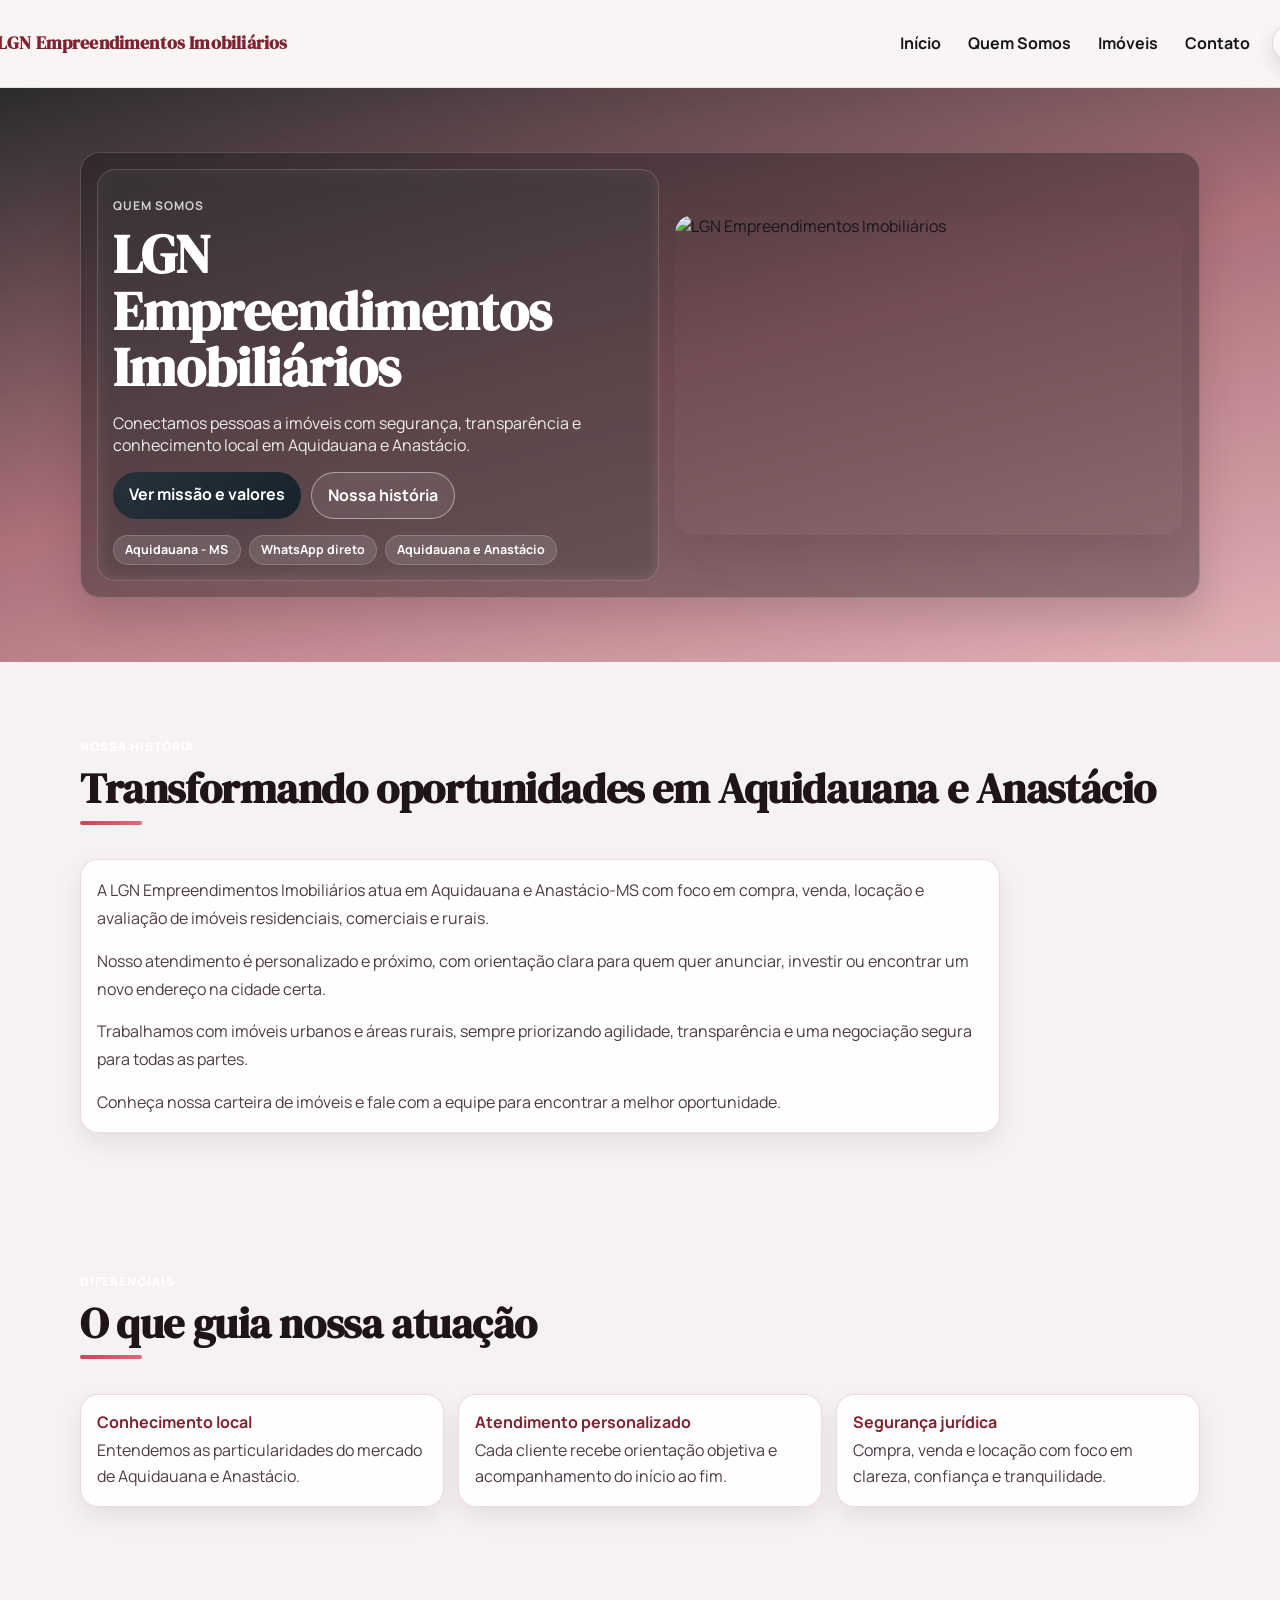
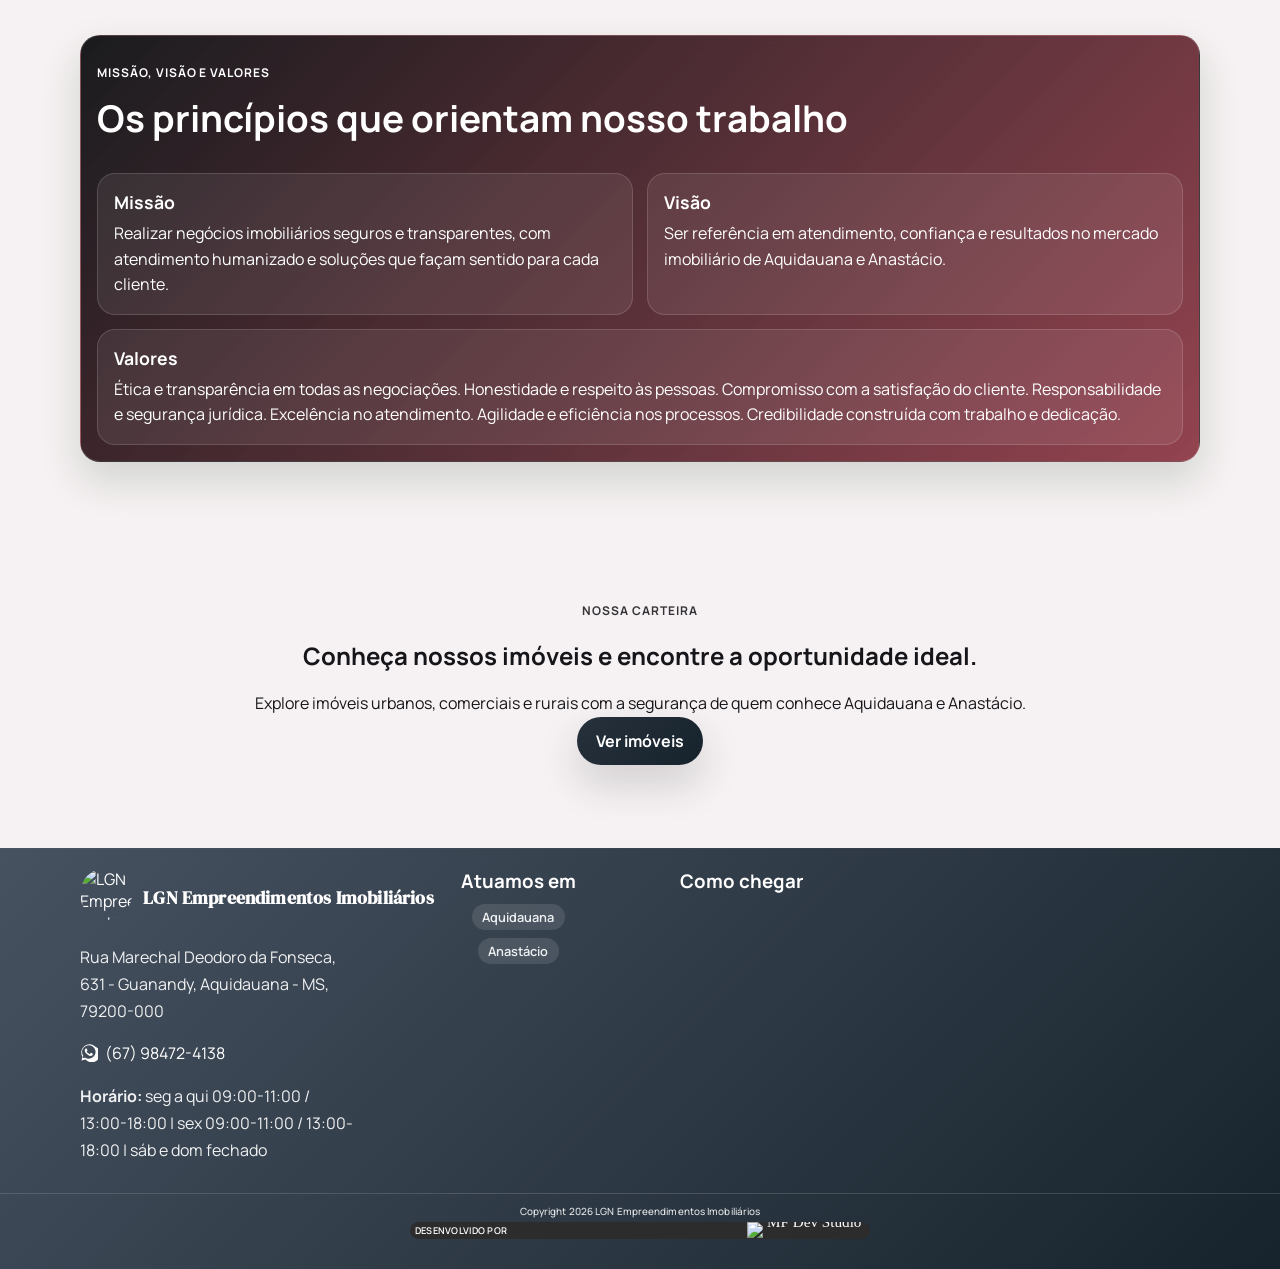
==== commit 91eeab3f: "Add files via upload" ====
--- a/about.html
+++ b/about.html
@@ -4,14 +4,14 @@
   <meta charset="UTF-8" />
   <meta name="viewport" content="width=device-width, initial-scale=1.0" />
   <title>Quem Somos | LGN Empreendimentos Imobiliários</title>
-  <meta name="description" content="Conheça a LGN Empreendimentos Imobiliários, em Aquidauana - MS, com foco em venda, locação e avaliação de imóveis." />
+  <meta name="description" content="Conheça a LGN Empreendimentos Imobiliários, com atuação em Aquidauana e Anastácio - MS, com foco em venda, locação e avaliação de imóveis." />
   <link rel="preconnect" href="https://fonts.googleapis.com" />
   <link rel="preconnect" href="https://fonts.gstatic.com" crossorigin />
   <link href="https://fonts.googleapis.com/css2?family=DM+Serif+Display&family=Manrope:wght@400;500;600;700;800&display=swap" rel="stylesheet" />
   <link rel="stylesheet" href="styles.css" />
   <link rel="canonical" href="about.html" />
   <meta property="og:title" content="Quem Somos | LGN Empreendimentos Imobiliários" />
-  <meta property="og:description" content="Conheça a LGN Empreendimentos Imobiliários, em Aquidauana - MS." />
+  <meta property="og:description" content="Conheça a LGN Empreendimentos Imobiliários, com atuação em Aquidauana e Anastácio - MS." />
   <meta property="og:type" content="website" />
   <meta property="og:url" content="about.html" />
   <meta name="twitter:card" content="summary_large_image" />
@@ -25,8 +25,8 @@
         <div class="about-hero-copy">
           <p class="eyebrow">Quem Somos</p>
           <h1>LGN Empreendimentos Imobiliários</h1>
-          <p>
-            Conectamos pessoas a imóveis com segurança, transparência e conhecimento local em Aquidauana.
+            <p>
+            Conectamos pessoas a imóveis com segurança, transparência e conhecimento local em Aquidauana e Anastácio.
           </p>
           <div class="about-hero-actions">
             <a class="btn btn-primary" href="#missao-visao-valores">Ver missão e valores</a>
@@ -35,7 +35,7 @@
           <div class="about-hero-pills">
             <span>Aquidauana - MS</span>
             <span>WhatsApp direto</span>
-            <span>Aquidauana e região</span>
+            <span>Aquidauana e Anastácio</span>
           </div>
         </div>
         <div class="about-hero-card">
@@ -48,11 +48,11 @@
       <div class="container">
         <div class="section-title-wrap">
           <p class="eyebrow">Nossa história</p>
-          <h2>Transformando oportunidades em Aquidauana e região</h2>
+          <h2>Transformando oportunidades em Aquidauana e Anastácio</h2>
         </div>
         <div class="about-story">
-          <p>A LGN Empreendimentos Imobiliários atua em Aquidauana-MS com foco em compra, venda, locação e avaliação de imóveis residenciais, comerciais e rurais.</p>
-          <p>Nosso atendimento é personalizado e próximo, com orientação clara para quem quer anunciar, investir ou encontrar um novo endereço na região.</p>
+          <p>A LGN Empreendimentos Imobiliários atua em Aquidauana e Anastácio-MS com foco em compra, venda, locação e avaliação de imóveis residenciais, comerciais e rurais.</p>
+          <p>Nosso atendimento é personalizado e próximo, com orientação clara para quem quer anunciar, investir ou encontrar um novo endereço na cidade certa.</p>
           <p>Trabalhamos com imóveis urbanos e áreas rurais, sempre priorizando agilidade, transparência e uma negociação segura para todas as partes.</p>
           <p>Conheça nossa carteira de imóveis e fale com a equipe para encontrar a melhor oportunidade.</p>
         </div>
@@ -68,7 +68,7 @@
         <div class="about-diff-grid">
           <article class="about-diff-card">
             <strong>Conhecimento local</strong>
-            <p>Entendemos as particularidades do mercado de Aquidauana, Anastácio e região.</p>
+            <p>Entendemos as particularidades do mercado de Aquidauana e Anastácio.</p>
           </article>
           <article class="about-diff-card">
             <strong>Atendimento personalizado</strong>
@@ -95,7 +95,7 @@
           </article>
           <article class="mvv-card">
             <h3>Visão</h3>
-            <p>Ser referência em atendimento, confiança e resultados no mercado imobiliário de Aquidauana e região.</p>
+            <p>Ser referência em atendimento, confiança e resultados no mercado imobiliário de Aquidauana e Anastácio.</p>
           </article>
           <article class="mvv-card mvv-card-wide">
             <h3>Valores</h3>
@@ -110,7 +110,7 @@
         <div class="cta-content">
           <p class="eyebrow">Nossa carteira</p>
           <h2>Conheça nossos imóveis e encontre a oportunidade ideal.</h2>
-          <p>Explore imóveis urbanos, comerciais e rurais com a segurança de quem conhece a região.</p>
+          <p>Explore imóveis urbanos, comerciais e rurais com a segurança de quem conhece Aquidauana e Anastácio.</p>
           <a class="btn btn-primary" href="index.html#imoveis">Ver imóveis</a>
         </div>
       </div>
--- a/styles.css
+++ b/styles.css
@@ -61,6 +61,8 @@
 }
 .icon-btn:hover { transform: translateY(-3px) scale(1.04); box-shadow: 0 12px 28px rgba(15,70,44,.22); }
 .icon-btn svg { width: 18px; height: 18px; fill: none; stroke: currentColor; stroke-width: 1.8; stroke-linecap: round; stroke-linejoin: round; }
+.icon-btn.whatsapp { color: #25d366; }
+.icon-btn.whatsapp:hover { color: #1f9f55; }
 
 .hero { position: relative; min-height: 82svh; display: grid; align-items: center; overflow: hidden; background: transparent; }
 .hero-media {
@@ -103,6 +105,16 @@
 .eyebrow { text-transform: uppercase; letter-spacing: .08em; font-size: .75rem; font-weight: 700; opacity: .86; }
 .hero-actions { display: flex; flex-wrap: wrap; gap: .7rem; margin-top: 1.2rem; }
 .hero-actions .btn { padding: .55rem .9rem; font-size: .82rem; line-height: 1.1; white-space: nowrap; }
+.hero-whatsapp-btn {
+  background: linear-gradient(135deg, #25d366 0%, #128c7e 100%);
+  color: #fff;
+  border-color: rgba(37,211,102,.22);
+  box-shadow: 0 8px 24px rgba(37,211,102,.22);
+}
+.hero-whatsapp-btn:hover {
+  color: #fff;
+  box-shadow: 0 12px 30px rgba(37,211,102,.3);
+}
 .hero-support {
   margin: .8rem 0 0;
   color: rgba(255,255,255,.9);
@@ -131,7 +143,7 @@
   font-size: .7rem;
   font-weight: 800;
   text-transform: uppercase;
-  color: var(--primary-deep);
+  color: #26313B;
   background: rgba(255,255,255,.12);
 }
 .hero-field:nth-child(2n) { border-right: 0; }
@@ -145,7 +157,7 @@
   display: inline-flex;
   align-items: center;
   justify-content: center;
-  color: var(--primary);
+  color: #26313B;
   opacity: .95;
 }
 .field-icon svg {
@@ -216,6 +228,14 @@
   margin: 0;
   z-index: 2;
 }
+.hero-search-submit.btn-primary {
+  background: linear-gradient(135deg, #26313B 0%, #17232C 100%);
+  color: #fff;
+  box-shadow: 0 8px 24px rgba(38,49,59,.24);
+}
+.hero-search-submit.btn-primary:hover {
+  box-shadow: 0 12px 30px rgba(38,49,59,.3);
+}
 .hero-search-btn-icon {
   min-width: 0;
   width: 56px;
@@ -239,7 +259,7 @@
   padding: .35rem 1rem .15rem;
   font-size: .82rem;
   font-weight: 700;
-  color: var(--primary-deep);
+  color: #26313B;
 }
 .hero-showcase {
   display: grid;
@@ -257,8 +277,17 @@
   border: 1px solid rgba(236,215,218,.75);
   box-shadow: 0 18px 40px rgba(42,18,22,.16);
 }
+.hero-showcase-icon { color: #475261; }
+.hero-showcase-action .hero-showcase-map-link {
+  color: #26313B !important;
+}
+.hero-showcase-action .hero-showcase-map-link svg,
+.hero-showcase-action .hero-showcase-map-link svg * {
+  stroke: #26313B !important;
+  fill: none !important;
+}
 .hero-showcase-card {
-  min-height: 520px;
+  min-height: 510px;
 }
 .hero-showcase-card .showcase-image {
   position: absolute;
@@ -276,18 +305,28 @@
   top: 16px;
   left: 16px;
   background: rgba(255,255,255,.95);
-  color: var(--primary-deep);
+  color: #26313B;
   border-radius: 999px;
   padding: .42rem .75rem;
   font-size: .75rem;
   font-weight: 800;
-  box-shadow: 0 8px 18px rgba(42,18,22,.12);
+  box-shadow: 0 8px 18px rgba(42,18,22,.12), 0 0 0 0 rgba(38,49,59,.28);
+  animation: badgeGlow 2.4s ease-in-out infinite;
 }
 .hero-showcase-action {
   top: 16px;
   right: 16px;
   display: flex;
   gap: .45rem;
+}
+
+@keyframes badgeGlow {
+  0%, 100% {
+    box-shadow: 0 8px 18px rgba(42,18,22,.12), 0 0 0 0 rgba(38,49,59,.0);
+  }
+  50% {
+    box-shadow: 0 10px 22px rgba(42,18,22,.16), 0 0 0 10px rgba(38,49,59,.12);
+  }
 }
 .hero-showcase-icon {
   width: 40px;
@@ -335,13 +374,15 @@
   margin-bottom: .25rem;
 }
 .hero-showcase-city > span:last-child {
-  background: linear-gradient(90deg, #7f2230 0%, #c24b58 48%, #e08a93 100%);
-  -webkit-background-clip: text;
-  background-clip: text;
-  color: transparent;
+  color: rgba(80, 87, 97, .98) !important;
+  background: none !important;
+  -webkit-background-clip: initial !important;
+  background-clip: initial !important;
+  -webkit-text-fill-color: rgba(80, 87, 97, .98) !important;
 }
 .hero-showcase-city-icon { width: 14px; height: 14px; display: inline-flex; }
 .hero-showcase-city-icon svg { width: 14px; height: 14px; }
+.hero-showcase-city-icon circle { fill: #475261; }
 .hero-showcase-title {
   margin: 0;
   font-size: clamp(1.1rem, 2vw, 1.45rem);
@@ -363,7 +404,7 @@
 .hero-showcase-price {
   font-size: 1.05rem;
   font-weight: 800;
-  color: #2990f0;
+  color: #26313B;
   white-space: nowrap;
 }
 .hero-showcase-strip {
@@ -394,8 +435,8 @@
   background: rgba(14,15,18,.76);
   color: #fff;
   border-radius: 999px;
-  padding: .25rem .55rem;
-  font-size: .68rem;
+  padding: .2rem .45rem;
+  font-size: .58rem;
   font-weight: 800;
 }
 .hero-more-filters {
@@ -618,8 +659,18 @@
 }
 .btn:hover { transform: translateY(-3px); box-shadow: 0 12px 28px rgba(18,53,36,.18); }
 .btn:active { transform: translateY(-1px); }
-.btn-primary { color: #fff; background: linear-gradient(135deg, var(--primary), var(--primary-deep)); box-shadow: var(--shadow); }
+.btn-primary { color: #fff; background: linear-gradient(135deg, #26313B, #17232C); box-shadow: 0 18px 40px rgba(38,49,59,.18); }
 .btn-ghost { color: #fff; border: 1px solid rgba(255,255,255,.45); background: rgba(255,255,255,.08); }
+.hero-actions .btn.hero-whatsapp-btn.btn-ghost {
+  background: linear-gradient(135deg, #25d366 0%, #128c7e 100%);
+  border-color: rgba(37,211,102,.22);
+  color: #fff;
+  box-shadow: 0 8px 24px rgba(37,211,102,.22);
+}
+.hero-actions .btn.hero-whatsapp-btn.btn-ghost:hover {
+  color: #fff;
+  box-shadow: 0 12px 30px rgba(37,211,102,.3);
+}
 .btn-outline { color: var(--primary-deep); border: 1.5px solid var(--primary-deep); background: transparent; font-size: .82rem; padding: .55rem .9rem; }
 .btn-outline:hover { background: rgba(194,75,88,.08); }
 .card-actions { display: flex; flex-wrap: wrap; gap: .45rem; margin-top: .7rem; }
@@ -854,6 +905,12 @@
 .map-interactive iframe { width: 100%; min-height: 220px; border: 0; display: block; }
 
 .detail-wrap { display: grid; gap: 1rem; box-shadow: var(--shadow); position: relative; }
+.detail-wrap > .gallery-premium,
+.detail-wrap > .detail-content,
+.detail-wrap > .similar-section,
+.detail-wrap > .gallery-modal {
+  grid-column: 1 / -1;
+}
 .detail-badge-destaque {
   position: absolute; top: 12px; left: 12px; z-index: 5;
   background: linear-gradient(135deg, var(--gold), #b44c59); color: #fff;
@@ -863,9 +920,62 @@
 .detail-media { min-height: 280px; border-radius: 16px; overflow: hidden; position: relative; }
 
 .gallery-premium { border-radius: 18px; overflow: hidden; box-shadow: var(--shadow); background: var(--surface); }
+.gallery-hero {
+  display: grid;
+  gap: 10px;
+}
 .gallery-main { position: relative; overflow: hidden; background: #f6eef0; cursor: zoom-in; }
 .gallery-main-img { width: 100%; display: block; height: auto; min-height: 280px; object-fit: cover; transition: transform .35s ease; }
 .gallery-main:hover .gallery-main-img { transform: scale(1.02); }
+.gallery-side {
+  display: grid;
+  gap: 10px;
+  grid-template-columns: repeat(2, minmax(0, 1fr));
+}
+.gallery-side-thumb {
+  position: relative;
+  overflow: hidden;
+  border: 0;
+  border-radius: 16px;
+  padding: 0;
+  background: #f6eef0;
+  cursor: pointer;
+  min-height: 140px;
+}
+.gallery-side-thumb img {
+  width: 100%;
+  height: 100%;
+  object-fit: cover;
+  display: block;
+}
+.gallery-side-overlay {
+  position: absolute;
+  inset: auto 10px 10px auto;
+  background: rgba(14,15,18,.72);
+  color: #fff;
+  border-radius: 999px;
+  padding: .3rem .55rem;
+  font-size: .72rem;
+  font-weight: 800;
+}
+.gallery-dots {
+  display: none;
+  justify-content: center;
+  gap: .35rem;
+  padding: .55rem 0 .15rem;
+}
+.gallery-dot {
+  width: 7px;
+  height: 7px;
+  border: 0;
+  border-radius: 999px;
+  background: rgba(17, 23, 29, .22);
+  padding: 0;
+}
+.gallery-dot.active {
+  background: #26313B;
+  transform: scale(1.18);
+}
 .gallery-open-btn {
   position: absolute; top: 12px; right: 12px; z-index: 4;
   border: 0; border-radius: 999px; padding: .45rem .8rem;
@@ -956,18 +1066,164 @@
 .slide-btn.next { right: 10px; }
 .hidden { display: none; }
 .detail-content h1 { font-family: "DM Serif Display", serif; margin: .2rem 0 .45rem; font-size: clamp(1.7rem, 4vw, 2.8rem); }
-.detail-city { color: var(--muted); margin-top: 0; }
+.detail-topline {
+  margin: 0;
+  font-size: .78rem;
+  font-weight: 800;
+  letter-spacing: .06em;
+  text-transform: uppercase;
+  color: #26313B;
+}
+.detail-share-inline {
+  display: inline-flex;
+  align-items: center;
+  justify-content: center;
+  width: 14px;
+  height: 14px;
+  margin: 0 .15rem;
+  vertical-align: -2px;
+  color: inherit;
+  text-decoration: none;
+}
+.detail-share-inline svg {
+  width: 14px;
+  height: 14px;
+  fill: none;
+  stroke: currentColor;
+  stroke-width: 1.8;
+  stroke-linecap: round;
+  stroke-linejoin: round;
+}
+.detail-share-inline svg circle { fill: currentColor; stroke: none; }
+.detail-location-row {
+  display: flex;
+  flex-wrap: wrap;
+  gap: .5rem;
+  margin: .25rem 0 .6rem;
+}
+.detail-location-chip {
+  display: inline-flex;
+  align-items: center;
+  gap: .35rem;
+  padding: .42rem .65rem;
+  border-radius: 999px;
+  border: 1px solid rgba(38,49,59,.16);
+  color: #26313B;
+  background: rgba(38,49,59,.04);
+  font-size: .86rem;
+  font-weight: 700;
+}
+.detail-location-icon {
+  width: 14px;
+  height: 14px;
+  display: inline-flex;
+  align-items: center;
+  justify-content: center;
+  color: #26313B;
+}
+.detail-location-icon svg {
+  width: 14px;
+  height: 14px;
+  fill: none;
+  stroke: currentColor;
+  stroke-width: 1.8;
+  stroke-linecap: round;
+  stroke-linejoin: round;
+}
+.detail-location-icon circle { fill: currentColor; }
+.detail-price-mobile {
+  color: #26313B;
+  font-size: 1.9rem;
+  line-height: 1.05;
+  font-weight: 900;
+  letter-spacing: -0.03em;
+  margin: .1rem 0 .75rem;
+}
+.detail-mobile-cta { display: none; }
+.detail-whatsapp-btn {
+  display: inline-flex;
+  align-items: center;
+  gap: .5rem;
+  background: linear-gradient(135deg, #25d366 0%, #128c7e 100%);
+  color: #fff;
+  border: 0;
+  box-shadow: 0 8px 24px rgba(37,211,102,.24);
+}
+.detail-whatsapp-btn svg {
+  width: 18px;
+  height: 18px;
+  fill: currentColor;
+}
+.detail-whatsapp-btn span { white-space: nowrap; }
 .detail-grid { display: grid; grid-template-columns: 1fr 1fr; gap: .7rem; margin: 1rem 0; }
-.detail-grid div { border: 1px solid var(--line); border-radius: 14px; padding: .8rem; background: #fbf7f8; }
+.detail-grid div { border: 1px solid var(--line); border-radius: 14px; padding: .65rem .7rem; background: #fbf7f8; }
 .detail-grid span { display: block; font-size: .77rem; color: var(--muted); }
 .detail-grid-premium { grid-template-columns: repeat(2, minmax(0, 1fr)); }
-.detail-card { display: grid; gap: .12rem; align-content: start; }
-.detail-card strong { font-size: 1rem; color: var(--text); }
-.detail-card-feature { place-items: start; }
-.detail-card-icon { width: 30px; height: 30px; display: inline-flex; align-items: center; justify-content: center; color: var(--primary-deep); margin-bottom: .15rem; }
-.detail-card-icon svg { width: 22px; height: 22px; fill: none; stroke: currentColor; stroke-width: 1.8; stroke-linecap: round; stroke-linejoin: round; }
+.detail-card { display: grid; gap: .08rem; align-content: start; }
+.detail-card strong { font-size: .92rem; color: var(--text); line-height: 1.05; }
+.detail-card-feature {
+  display: flex;
+  align-items: center;
+  gap: .45rem;
+  place-items: start;
+}
+.detail-card-meta {
+  display: grid;
+  gap: .03rem;
+}
+.detail-card-label {
+  font-size: .45rem;
+  line-height: 1;
+  color: var(--muted);
+  font-weight: 700;
+  text-transform: uppercase;
+  letter-spacing: .03em;
+}
+.detail-card-icon { width: 24px; height: 24px; display: inline-flex; align-items: center; justify-content: center; color: var(--primary-deep); margin-bottom: .08rem; }
+.detail-card-icon svg { width: 17px; height: 17px; fill: none; stroke: currentColor; stroke-width: 1.8; stroke-linecap: round; stroke-linejoin: round; }
 .detail-actions { display: flex; flex-wrap: wrap; gap: .6rem; }
 .descricao-imovel { margin: .8rem 0 0; color: #5a4348; line-height: 1.6; }
+.detail-map-box {
+  margin-top: .9rem;
+  padding: .9rem;
+  border: 1px solid rgba(236,215,218,.95);
+  border-radius: 18px;
+  background: rgba(255,255,255,.92);
+}
+.detail-map-address {
+  margin: 0;
+  display: inline-flex;
+  align-items: center;
+  gap: .35rem;
+  color: #26313B;
+  font-size: .78rem;
+  font-weight: 700;
+}
+.detail-map-address-icon {
+  width: 14px;
+  height: 14px;
+  display: inline-flex;
+  align-items: center;
+  justify-content: center;
+  color: #26313B;
+}
+.detail-map-address-icon svg {
+  width: 14px;
+  height: 14px;
+  fill: none;
+  stroke: currentColor;
+  stroke-width: 1.8;
+  stroke-linecap: round;
+  stroke-linejoin: round;
+}
+.detail-map-address-icon circle { fill: currentColor; }
+.detail-map-box iframe {
+  width: 100%;
+  min-height: 300px;
+  border: 0;
+  border-radius: 14px;
+  display: block;
+}
 .share-row { margin-top: .9rem; display: flex; gap: .5rem; align-items: center; }
 .similar-section {
   margin-top: 1.5rem;
@@ -978,7 +1234,7 @@
 }
 .similar-section .section-title-wrap .eyebrow,
 .similar-section .section-title-wrap h2 {
-  color: #fff;
+  color: #26313B;
   opacity: 1;
 }
 .similar-cards { grid-template-columns: 1fr; }
@@ -1044,39 +1300,155 @@
   display: flex; align-items: center; gap: .5rem;
   padding: .6rem 1rem .6rem .7rem;
   border-radius: 999px;
-  background: linear-gradient(135deg, var(--primary), var(--primary-deep));
-  color: #fff;
-  box-shadow: 0 8px 28px rgba(194,75,88,.35);
+  background: linear-gradient(135deg, #25d366 0%, #128c7e 100%);
+  color: #fff;
+  box-shadow: 0 8px 28px rgba(37,211,102,.35);
   text-decoration: none;
   transition: transform .3s cubic-bezier(.34,1.56,.64,1), box-shadow .3s ease;
 }
-.whatsapp-float:hover { transform: scale(1.06); box-shadow: 0 12px 40px rgba(194,75,88,.45); }
+.whatsapp-float:hover { transform: scale(1.06); box-shadow: 0 12px 40px rgba(37,211,102,.45); }
 .whatsapp-label { font-size: .85rem; font-weight: 700; white-space: nowrap; }
 
 .footer {
   margin-top: 2rem;
   padding: 1.2rem 0 1.9rem;
-  color: var(--muted);
-  background: rgba(252,246,247,.76);
+  color: #fff;
+  background: linear-gradient(135deg, #475261 0%, #17232C 100%);
   backdrop-filter: blur(12px);
-  border-top: 1px solid rgba(236,215,218,.75);
+  border-top: 1px solid rgba(255,255,255,.08);
 }
 .footer-grid { display: grid; gap: 1rem; text-align: left; }
 .footer-brand { max-width: 52px; border-radius: 999px; object-fit: cover; aspect-ratio: 1; margin-bottom: .5rem; }
+.footer .brand-wordmark { color: #fff; }
 .footer-signature {
   text-align: center; margin-top: .8rem; padding-top: .8rem;
-  border-top: 1px solid rgba(236,215,218,.6);
+  border-top: 1px solid rgba(255,255,255,.14);
   font-family: "Dancing Script", cursive;
-  font-size: .95rem; color: var(--muted);
-}
-.footer-signature strong { color: var(--primary-deep); font-weight: 700; }
+  font-size: .95rem; color: rgba(255,255,255,.92);
+  line-height: 1;
+}
+.footer-signature strong { color: #fff; font-weight: 700; }
 
 .footer h3 { margin: 0 0 .5rem; }
+.footer-contact-line {
+  display: inline-flex;
+  align-items: center;
+  gap: .45rem;
+}
+.footer-contact-line,
+.footer-contact-line:hover {
+  color: #fff;
+  text-decoration: none;
+}
+.footer-whatsapp-icon {
+  width: 18px;
+  height: 18px;
+  display: inline-flex;
+  align-items: center;
+  justify-content: center;
+}
+.footer-whatsapp-icon svg {
+  width: 18px;
+  height: 18px;
+  fill: currentColor;
+}
+.footer h3,
+.footer p,
+.footer li,
+.footer strong,
+.footer a {
+  color: #fff;
+}
+.footer p,
+.footer li {
+  opacity: .92;
+}
+.footer a {
+  text-decoration: none;
+}
+.footer a:hover {
+  color: rgba(255,255,255,.85);
+}
+.footer section { min-width: 0; }
+.footer section:first-child { padding-right: .75rem; }
+.footer section:nth-child(2) { text-align: center; }
+.footer section:nth-child(2) h3 { margin-bottom: .65rem; }
+.footer section:nth-child(3) { padding-left: .75rem; }
+.footer-grid p { line-height: 1.7; }
 .map-frame { width: 100%; min-height: 150px; border: 0; border-radius: 14px; }
-.city-list { list-style: none; padding: 0; margin: 0; display: flex; flex-wrap: wrap; gap: .35rem; }
+.city-list { list-style: none; padding: 0; margin: 0; display: inline-flex; flex-wrap: wrap; justify-content: center; gap: .5rem; }
 .city-list li {
-  background: rgba(194,75,88,.1); color: var(--primary-deep);
+  background: rgba(255,255,255,.12); color: #fff;
   padding: .25rem .65rem; border-radius: 999px; font-size: .8rem; font-weight: 600;
+}
+.footer-signature {
+  display: grid;
+  gap: .35rem;
+  justify-items: center;
+  text-align: center;
+}
+.footer-copyright {
+  font-family: "Manrope", sans-serif;
+  font-size: .62rem;
+  font-weight: 500;
+  letter-spacing: .01em;
+  color: rgba(255,255,255,.88);
+  line-height: 1;
+}
+.footer-dev-pill {
+  width: min(100%, 460px);
+  min-height: 0;
+  padding: .01rem .3rem;
+  border-radius: 999px;
+  background: #2c2c2c;
+  display: flex;
+  align-items: center;
+  justify-content: space-between;
+  gap: .25rem;
+  line-height: 1;
+  overflow: hidden;
+  text-decoration: none;
+}
+.footer-dev-pill-label {
+  font-family: "Manrope", sans-serif;
+  color: #fff;
+  font-size: .58rem;
+  font-weight: 600;
+  letter-spacing: .03em;
+  text-transform: uppercase;
+  white-space: nowrap;
+  line-height: 1;
+  margin-right: .35rem;
+}
+.footer-dev-pill img {
+  display: block;
+  width: min(100%, 118px);
+  max-width: 118px;
+  height: auto;
+  line-height: 0;
+  margin-left: .2rem;
+}
+.footer-dev-pill:hover { color: inherit; }
+
+@media (min-width: 980px) {
+  .footer-grid {
+    grid-template-columns: .85fr .75fr 2.8fr;
+    column-gap: 3rem;
+    row-gap: 1.5rem;
+    align-items: start;
+  }
+  .footer section:first-child { padding-right: 1rem; }
+  .footer section:nth-child(2) { padding-inline: 1rem; }
+  .footer section:nth-child(3) { padding-left: 1rem; }
+  .footer section:nth-child(3) {
+    justify-self: stretch;
+    width: 100%;
+  }
+  .map-frame {
+    width: 100%;
+    min-height: 260px;
+    aspect-ratio: 21 / 4.4;
+  }
 }
 
 .reveal { opacity: 0; transition: opacity .7s cubic-bezier(.25,.46,.45,.94), transform .7s cubic-bezier(.25,.46,.45,.94); }
@@ -1210,6 +1582,23 @@
   .mvv-card-wide { grid-column: 1 / -1; }
 }
 
+@media (min-width: 920px) {
+  .gallery-hero {
+    grid-template-columns: 1.55fr 1fr;
+    align-items: stretch;
+  }
+  .gallery-main {
+    min-height: 620px;
+  }
+  .gallery-side {
+    grid-template-columns: repeat(2, minmax(0, 1fr));
+    grid-auto-rows: minmax(0, 1fr);
+  }
+  .gallery-side-thumb {
+    min-height: 300px;
+  }
+}
+
 @media (min-width: 900px) {
   .about-split { grid-template-columns: 1.1fr .9fr; gap: 1.2rem; }
   .about-hero-card .institutional-img { height: 100%; min-height: 320px; }
@@ -1219,19 +1608,28 @@
 }
 
 @media (min-width: 1024px) {
-  .topbar-wrap { transform: translateX(-100px); }
-  .main-nav { transform: translateX(168px); }
+  #detalhe {
+    width: min(1600px, 98%);
+    padding: .75rem;
+  }
+  .detail-wrap { gap: 1.25rem; }
+  .detail-content { width: 100%; }
+  .gallery-premium { padding: 0; width: 100%; }
+  .gallery-thumbs { padding: 10px; }
+  .topbar-wrap { transform: translateX(-150px); }
+  .main-nav { transform: translateX(260px); }
   .main-nav a { transform: none; }
-  .social-mini { margin-left: 0; transform: translateX(168px); }
-  .hero-grid { grid-template-columns: minmax(0, 1.32fr) minmax(620px, .68fr); gap: 10rem; align-items: start; }
-  .hero-copy { max-width: 780px; margin-left: 0; transform: translateX(-78px); }
+  .social-mini { margin-left: 0; transform: translateX(260px); }
+  .hero-grid { grid-template-columns: minmax(0, .64fr) minmax(0, 1.36fr); gap: 1.5rem; align-items: start; }
+  .hero-copy { max-width: 860px; margin-left: 0; transform: translateX(-145px); }
   .hero-copy > .hero-search-card,
   .hero-copy > .hero-search-preview,
   .hero-copy > .active-filter-chips {
     transform: none;
   }
-  .hero-search-card { width: min(100%, 760px); margin-left: 0; }
-  .hero-showcase { width: min(100%, 800px); margin-right: 0; transform: translateX(90px); }
+  .hero-search-card { width: min(100%, 840px); margin-left: 0; }
+  .hero-showcase { width: calc(100% + 260px); max-width: none; margin-right: 0; transform: translateX(-320px); }
+  .hero-showcase-card { min-height: 640px; }
 }
 
 @keyframes destaquePulse {
@@ -1240,6 +1638,97 @@
 }
 
 @media (max-width: 900px) {
+  #detalhe {
+    width: 100%;
+    padding: 0;
+  }
+  .gallery-hero {
+    grid-template-columns: 1fr;
+  }
+  .gallery-premium {
+    position: relative;
+    left: 50%;
+    right: 50%;
+    transform: translateX(-50%);
+    width: 100vw;
+    margin: 0;
+    border-radius: 0;
+    box-shadow: none;
+  }
+  .gallery-side,
+  .gallery-thumbs,
+  .slide-btn {
+    display: none !important;
+  }
+  .gallery-dots {
+    display: flex;
+  }
+  .gallery-main,
+  .gallery-main-img {
+    width: 100%;
+    min-height: 340px;
+  }
+  .gallery-main {
+    border-radius: 0;
+  }
+  .gallery-main-img {
+    min-height: 340px;
+    object-fit: cover;
+  }
+  .detail-topline { font-size: .74rem; color: rgba(78, 85, 94, .92); }
+  .detail-content h1 { font-size: clamp(1.6rem, 7vw, 2.1rem); margin-bottom: .3rem; }
+  .detail-location-row { margin-bottom: .7rem; }
+  .detail-location-chip { font-size: .8rem; padding: .38rem .6rem; color: rgba(78, 85, 94, .92); background: rgba(78,85,94,.05); }
+  .detail-location-icon { color: rgba(78, 85, 94, .92); }
+  .detail-price-mobile { display: block; }
+  .detail-mobile-cta { display: block; margin: .15rem 0 .9rem; }
+  .detail-whatsapp-btn { width: 100%; justify-content: center; padding: .8rem 1rem; }
+  .detail-whatsapp-btn svg { width: 19px; height: 19px; }
+  .detail-actions { display: none; }
+  .gallery-counter {
+    bottom: 14px;
+    left: auto;
+    right: 14px;
+  }
+  .gallery-open-btn {
+    top: 14px;
+    right: 14px;
+  }
+  .detail-wrap {
+    width: 100%;
+    padding-left: 0;
+    padding-right: 0;
+  }
+  .detail-content {
+    padding: 0 1rem 1rem;
+  }
+  .detail-map-box {
+    padding: .7rem;
+  }
+  .detail-map-head h2 {
+    font-size: .98rem;
+  }
+  .detail-map-box iframe {
+    min-height: 220px;
+  }
+  .footer-signature {
+    gap: .28rem;
+  }
+  .footer-copyright {
+    font-size: .52rem;
+  }
+  .footer-dev-pill {
+    width: min(100%, 280px);
+    min-height: 0;
+    padding: 0 .18rem;
+  }
+  .footer-dev-pill-label {
+    font-size: .43rem;
+  }
+  .footer-dev-pill img {
+    width: min(100%, 94px);
+    max-width: 94px;
+  }
   .reveal { opacity: 1; transform: none; transition: none; }
   .menu-toggle { display: inline-flex; }
   .main-nav {
@@ -1254,12 +1743,14 @@
   .review-card { min-width: 80vw; max-width: 88vw; }
   .contact-proof { grid-template-columns: 1fr 1fr; }
   .detail-grid { grid-template-columns: 1fr; }
-  .detail-grid-premium { grid-template-columns: repeat(3, minmax(0, 1fr)); gap: .55rem; }
+  .detail-grid-premium { grid-template-columns: repeat(3, minmax(0, 1fr)); gap: .42rem; }
   .detail-card-text { grid-column: 1 / -1; }
-  .detail-card { padding: .65rem .7rem; min-height: 62px; }
-  .detail-card strong { font-size: .95rem; }
-  .detail-card-icon { width: 26px; height: 26px; }
-  .detail-card-icon svg { width: 18px; height: 18px; }
+  .detail-card { padding: .38rem .42rem; min-height: 0; gap: .02rem; }
+  .detail-card strong { font-size: .74rem; line-height: 1; }
+  .detail-card-label { font-size: .28rem; line-height: 1; letter-spacing: .01em; }
+  .detail-card-feature { gap: .28rem; }
+  .detail-card-icon { width: 18px; height: 18px; margin-bottom: 0; }
+  .detail-card-icon svg { width: 12px; height: 12px; }
   .category-grid { grid-template-columns: 1fr 1fr; }
   .trust-strip-inner { grid-template-columns: repeat(2, minmax(0, 1fr)); }
   .trust-item {
